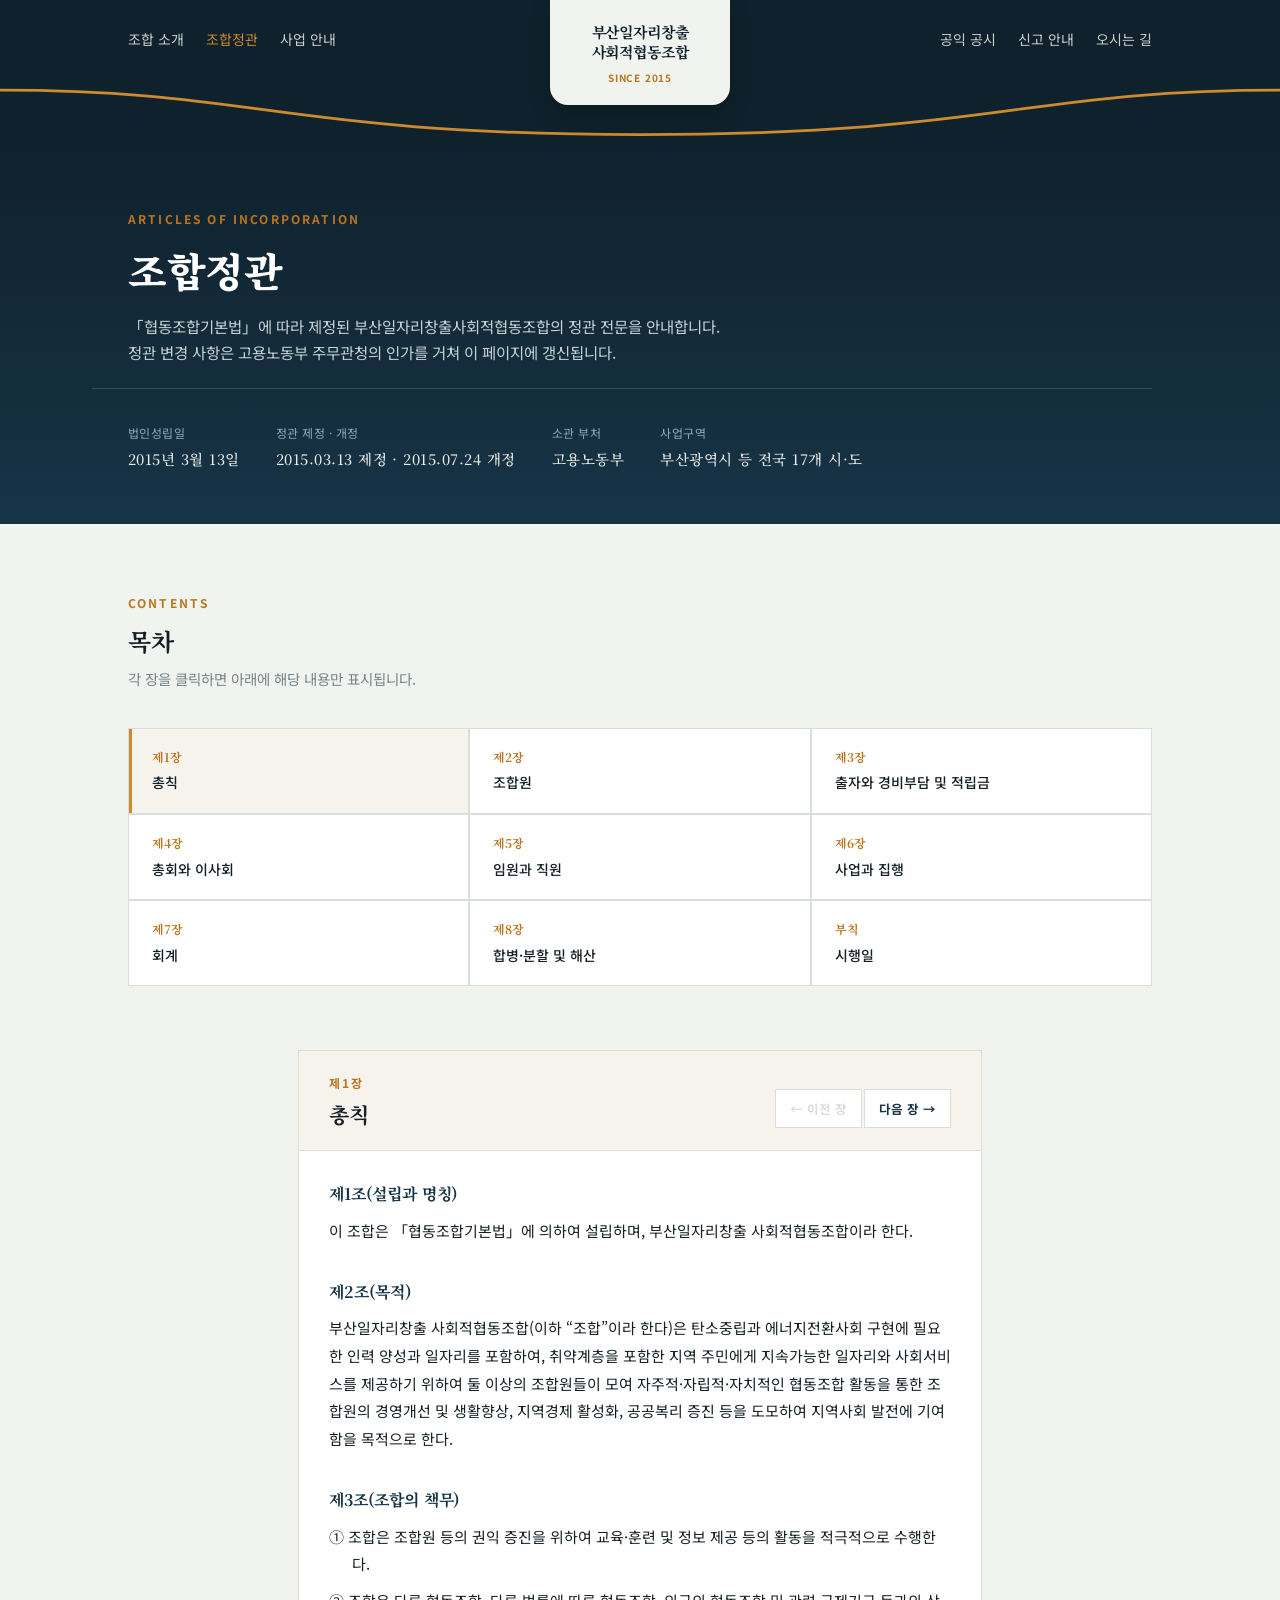
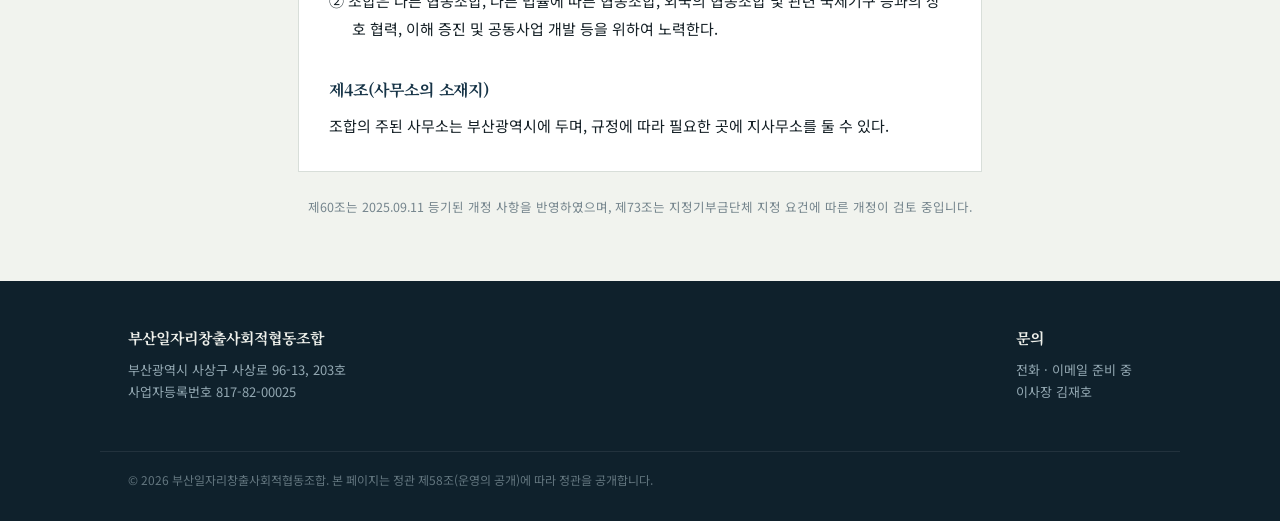
==== articles.html @ 3bddf74e "Add files via upload" ====
<!DOCTYPE html>
<html lang="ko">
<head>
<meta charset="UTF-8">
<meta name="viewport" content="width=device-width, initial-scale=1.0">
<title>조합정관 | 부산일자리창출사회적협동조합</title>
<meta name="description" content="부산일자리창출사회적협동조합 정관 전문(全文) 공시 페이지입니다.">
<link rel="preconnect" href="https://fonts.googleapis.com">
<link href="https://fonts.googleapis.com/css2?family=Noto+Serif+KR:wght@500;700;900&family=Noto+Sans+KR:wght@400;500;700&display=swap" rel="stylesheet">
<style>
:root{
  --navy-deep:#0F212C;
  --navy-mid:#173447;
  --paper:#F1F3EE;
  --ink:#152026;
  --steel:#75858D;
  --steel-line:#D8DED9;
  --amber:#CE8A2E;
  --amber-deep:#B87621;
  --green:#3E7A58;
  --radius:2px;
}
*{box-sizing:border-box;margin:0;padding:0;}
html{scroll-behavior:smooth;}
body{
  background:var(--paper);
  color:var(--ink);
  font-family:'Noto Sans KR',sans-serif;
  line-height:1.7;
  -webkit-font-smoothing:antialiased;
}
h1,h2,h3{font-family:'Noto Serif KR',serif;line-height:1.35;letter-spacing:-0.01em;}
a{color:inherit;text-decoration:none;}
.wrap{max-width:1080px;margin:0 auto;padding:0 28px;}
.eyebrow{font-size:12px;font-weight:700;letter-spacing:.18em;color:var(--amber-deep);text-transform:uppercase;}

.header-shell{position:sticky;top:0;background:var(--navy-deep);z-index:50;}
.nav-row{display:flex;align-items:flex-start;justify-content:space-between;max-width:1080px;margin:0 auto;padding:24px 28px 32px;}
.nav-row ul{display:flex;list-style:none;font-size:14px;color:#EDEFEA;flex-wrap:wrap;}
.nav-left ul li{margin:4px 22px 0 0;}
.nav-right ul li{margin:4px 0 0 22px;}
.nav-row a{color:#EDEFEA;opacity:.85;text-decoration:none;transition:opacity .15s,color .15s;}
.nav-row a:hover{opacity:1;color:var(--amber);}
.nav-row a.active{opacity:1;color:var(--amber);}
.brand-spacer{width:180px;flex:none;}
.wave-wrap{position:relative;line-height:0;margin-top:-2px;}
.wave-wrap svg{display:block;width:100%;height:58px;}
.brand-tab{
  position:absolute;top:0;left:50%;transform:translateX(-50%);
  width:180px;background:var(--paper);border-radius:0 0 18px 18px;
  padding:22px 10px 16px;text-align:center;z-index:5;
  box-shadow:0 10px 22px rgba(0,0,0,.2);
}
.brand-tab .bn{font-family:'Noto Serif KR',serif;font-weight:700;font-size:15px;color:var(--navy-deep);line-height:1.32;display:block;letter-spacing:-.01em;}
.brand-tab .bs{display:inline-block;margin-top:7px;font-size:10px;color:var(--amber-deep);letter-spacing:.08em;font-weight:700;}
@media (max-width:760px){
  .header-shell{display:flex;flex-direction:column;}
  .wave-wrap{display:none;}
  .nav-row{order:2;flex-direction:column;padding:0 20px 22px;max-width:none;}
  .nav-row ul{justify-content:center;flex-wrap:wrap;}
  .nav-left ul li{margin:5px 9px;}
  .nav-right ul li{margin:5px 9px;}
  .brand-spacer{display:none;}
  .brand-tab{order:1;position:static;transform:none;margin:0 auto;width:200px;box-shadow:none;padding:26px 10px 16px;}
}

.page-hero{
  background:linear-gradient(180deg,var(--navy-deep) 0%, var(--navy-mid) 100%);
  color:#EEF1EC;padding:64px 0 52px;
}
.page-hero h1{font-size:clamp(28px,4.2vw,40px);font-weight:900;margin:12px 0 16px;color:#fff;}
.page-hero p{color:#C6D2D4;font-size:15.5px;max-width:600px;}
.hero-meta{display:flex;flex-wrap:wrap;margin:22px 0 -14px -36px;padding-top:26px;border-top:1px solid rgba(255,255,255,.14);}
.hero-meta div{font-size:12px;color:#93A8B2;letter-spacing:.04em;margin:8px 0 14px 36px;}
.hero-meta strong{display:block;color:#EDEFEA;font-size:14.5px;font-weight:500;margin-top:4px;font-family:'Noto Serif KR',serif;}

section{padding:64px 0;}
.section-head{max-width:640px;margin-bottom:36px;}
.section-head h2{font-size:24px;margin-top:10px;}
.section-head p{color:var(--steel);font-size:14.5px;margin-top:10px;}

.toc-grid{display:grid;grid-template-columns:repeat(3,1fr);gap:2px;background:var(--steel-line);border:1px solid var(--steel-line);}
@media (max-width:760px){.toc-grid{grid-template-columns:repeat(2,1fr);}}
@media (max-width:480px){.toc-grid{grid-template-columns:1fr;}}
.toc-item{background:#fff;padding:18px 20px;font-size:14px;display:flex;flex-direction:column;gap:4px;transition:background .15s;border-left:3px solid transparent;cursor:pointer;}
.toc-item:hover{background:#F6F3EC;}
.toc-item.current{background:#F6F3EC;border-left-color:var(--amber);}
.toc-item .toc-num{font-family:'Noto Serif KR',serif;font-size:12px;color:var(--amber-deep);font-weight:700;}
.toc-item .toc-title{font-weight:500;color:var(--ink);}

.doc-body{max-width:740px;margin:0 auto;}
.doc-frame{border:1px solid var(--steel-line);background:#fff;}
.doc-frame-bar{
  display:flex;align-items:flex-end;justify-content:space-between;gap:16px;flex-wrap:wrap;
  padding:22px 30px;border-bottom:1px solid var(--steel-line);background:#F6F3EC;
}
.doc-frame-bar .eyebrow{display:block;margin-bottom:6px;}
.doc-frame-bar h2{font-size:21px;}
.doc-frame-nav{display:flex;gap:2px;flex:none;}
.frame-nav-btn{
  font-family:'Noto Sans KR',sans-serif;font-size:12.5px;font-weight:700;color:var(--navy-mid);
  background:#fff;border:1px solid var(--steel-line);padding:9px 14px;cursor:pointer;transition:background .15s,color .15s;
}
.frame-nav-btn:hover:not(:disabled){background:var(--navy-deep);color:#fff;}
.frame-nav-btn:disabled{color:var(--steel-line);cursor:default;}
.doc-scroll{max-height:620px;overflow-y:auto;padding:32px 30px;}
.panel{display:none;}
.panel.active{display:block;}
.article{margin-bottom:36px;}
.article:last-child{margin-bottom:4px;}
.article h3{font-size:16px;font-weight:700;color:var(--navy-mid);margin-bottom:12px;font-family:'Noto Serif KR',serif;}
.article-note{display:inline-block;font-size:11.5px;font-weight:500;padding:2px 9px;border-radius:var(--radius);vertical-align:middle;letter-spacing:.02em;}
.article-note.done{background:#FBF3E6;color:var(--amber-deep);}
.article-note.pending{background:#EAEDE6;color:var(--steel);}
p.clause{font-size:15px;color:var(--ink);line-height:1.85;margin-bottom:9px;padding-left:1.5em;text-indent:-1.5em;}
p.plain{font-size:15px;color:var(--ink);line-height:1.85;margin-bottom:9px;}
.item-list{list-style:decimal;padding-left:1.5em;margin:8px 0 16px;}
.item-list li{font-size:14.5px;color:var(--ink);line-height:1.8;margin-bottom:6px;}
.sub-list{list-style:none;padding-left:1.2em;margin:6px 0;}
.sub-list li{font-size:14px;color:var(--steel);line-height:1.75;margin-bottom:5px;}
.addendum-text{font-size:15px;color:var(--ink);line-height:1.85;}
@media (max-width:600px){
  .doc-frame-bar{padding:18px 20px;}
  .doc-scroll{padding:24px 20px;max-height:64vh;}
}

footer{background:var(--navy-deep);color:#93A8B2;padding:44px 0 30px;font-size:13px;}
footer .foot-inner{display:flex;justify-content:space-between;flex-wrap:wrap;}
footer .foot-inner>div{margin:0 20px 20px 0;}
footer strong{color:#EDEFEA;font-family:'Noto Serif KR',serif;font-size:15px;display:block;margin-bottom:8px;}
footer .legal{margin-top:28px;font-size:12px;color:#63767F;border-top:1px solid rgba(255,255,255,.08);padding-top:18px;}
</style>
</head>
<body>

<header class="header-shell">
  <div class="nav-row">
    <nav class="nav-left"><ul>
      <li><a href="index.html#about">조합 소개</a></li>
      <li><a href="#toc" class="active">조합정관</a></li>
      <li><a href="index.html#business">사업 안내</a></li>
    </ul></nav>
    <div class="brand-spacer"></div>
    <nav class="nav-right"><ul>
      <li><a href="index.html#disclosure">공익 공시</a></li>
      <li><a href="index.html#report">신고 안내</a></li>
      <li><a href="index.html#contact">오시는 길</a></li>
    </ul></nav>
  </div>
  <div class="wave-wrap">
    <svg viewBox="0 0 1440 64" preserveAspectRatio="none">
      <path d="M0,0 L1440,0 L1440,9 C1150,9 1120,58 720,58 C320,58 290,9 0,9 Z" fill="var(--navy-deep)"/>
      <path d="M0,9 C290,9 320,58 720,58 C1120,58 1150,9 1440,9" fill="none" stroke="var(--amber)" stroke-width="3"/>
    </svg>
  </div>
  <div class="brand-tab">
    <a href="index.html"><span class="bn">부산일자리창출<br>사회적협동조합</span></a>
    <span class="bs">SINCE 2015</span>
  </div>
</header>

<section class="page-hero">
  <div class="wrap">
    <span class="eyebrow">Articles of Incorporation</span>
    <h1>조합정관</h1>
    <p>「협동조합기본법」에 따라 제정된 부산일자리창출사회적협동조합의 정관 전문을 안내합니다. 정관 변경 사항은 고용노동부 주무관청의 인가를 거쳐 이 페이지에 갱신됩니다.</p>
    <div class="hero-meta">
      <div>법인성립일<strong>2015년 3월 13일</strong></div>
      <div>정관 제정 · 개정<strong>2015.03.13 제정 · 2015.07.24 개정</strong></div>
      <div>소관 부처<strong>고용노동부</strong></div>
      <div>사업구역<strong>부산광역시 등 전국 17개 시·도</strong></div>
    </div>
  </div>
</section>

<section id="toc-section">
  <div class="wrap">
    <div class="section-head">
      <span class="eyebrow">Contents</span>
      <h2>목차</h2>
      <p>각 장을 클릭하면 아래에 해당 내용만 표시됩니다.</p>
    </div>
    <div class="toc-grid" id="toc"><a class="toc-item" href="#ch1" data-chapter="ch1"><span class="toc-num">제1장</span><span class="toc-title">총칙</span></a><a class="toc-item" href="#ch2" data-chapter="ch2"><span class="toc-num">제2장</span><span class="toc-title">조합원</span></a><a class="toc-item" href="#ch3" data-chapter="ch3"><span class="toc-num">제3장</span><span class="toc-title">출자와 경비부담 및 적립금</span></a><a class="toc-item" href="#ch4" data-chapter="ch4"><span class="toc-num">제4장</span><span class="toc-title">총회와 이사회</span></a><a class="toc-item" href="#ch5" data-chapter="ch5"><span class="toc-num">제5장</span><span class="toc-title">임원과 직원</span></a><a class="toc-item" href="#ch6" data-chapter="ch6"><span class="toc-num">제6장</span><span class="toc-title">사업과 집행</span></a><a class="toc-item" href="#ch7" data-chapter="ch7"><span class="toc-num">제7장</span><span class="toc-title">회계</span></a><a class="toc-item" href="#ch8" data-chapter="ch8"><span class="toc-num">제8장</span><span class="toc-title">합병·분할 및 해산</span></a><a class="toc-item" href="#addendum" data-chapter="addendum"><span class="toc-num">부칙</span><span class="toc-title">시행일</span></a></div>
  </div>
</section>

<section id="doc" style="padding-top:0;">
  <div class="wrap doc-body">
    <div class="doc-frame" id="docFrame">
      <div class="doc-frame-bar">
        <div>
          <span class="eyebrow" id="activeEyebrow">제1장</span>
          <h2 id="activeTitle">총칙</h2>
        </div>
        <div class="doc-frame-nav">
          <button type="button" class="frame-nav-btn" id="prevChapterBtn">← 이전 장</button>
          <button type="button" class="frame-nav-btn" id="nextChapterBtn">다음 장 →</button>
        </div>
      </div>
      <div class="doc-scroll" id="docScroll">
        <div class="panel" id="panel-ch1" data-label="제1장" data-title="총칙">
<article class="article" id="jo1">
<h3>제1조(설립과 명칭)</h3>
<p class="plain">이 조합은 「협동조합기본법」에 의하여 설립하며, 부산일자리창출 사회적협동조합이라 한다.</p>
</article>
<article class="article" id="jo2">
<h3>제2조(목적)</h3>
<p class="plain">부산일자리창출 사회적협동조합(이하 “조합”이라 한다)은 탄소중립과 에너지전환사회 구현에 필요한 인력 양성과 일자리를 포함하여, 취약계층을 포함한 지역 주민에게 지속가능한 일자리와 사회서비스를 제공하기 위하여 둘 이상의 조합원들이 모여 자주적·자립적·자치적인 협동조합 활동을 통한 조합원의 경영개선 및 생활향상, 지역경제 활성화, 공공복리 증진 등을 도모하여 지역사회 발전에 기여함을 목적으로 한다.</p>
</article>
<article class="article" id="jo3">
<h3>제3조(조합의 책무)</h3>
<p class="clause">① 조합은 조합원 등의 권익 증진을 위하여 교육·훈련 및 정보 제공 등의 활동을 적극적으로 수행한다.</p><p class="clause">② 조합은 다른 협동조합, 다른 법률에 따른 협동조합, 외국의 협동조합 및 관련 국제기구 등과의 상호 협력, 이해 증진 및 공동사업 개발 등을 위하여 노력한다.</p>
</article>
<article class="article" id="jo4">
<h3>제4조(사무소의 소재지)</h3>
<p class="plain">조합의 주된 사무소는 부산광역시에 두며, 규정에 따라 필요한 곳에 지사무소를 둘 수 있다.</p>
</article>
<article class="article" id="jo5">
<h3>제5조(사업구역)</h3>
<p class="plain">조합의 사업구역은 부산광역시, 서울특별시, 인천광역시, 대구광역시, 광주광역시, 대전광역시, 울산광역시, 세종특별자치시, 경기도, 강원도, 충청북도, 충청남도, 전라북도, 전라남도, 경상북도, 경상남도, 제주특별자치도로 한다.</p>
</article>
<article class="article" id="jo6">
<h3>제6조(공고방법)</h3>
<p class="clause">① 조합의 공고는 주된 사무소의 게시판(지사무소의 게시판을 포함한다)에 게시하고, 필요하다고 인정하는 때에는 부산광역시에서 발간되는 일간신문 또는 중앙일간지에 게재할 수 있다.</p><p class="clause">② 제1항의 공고기간은 7일 이상으로 하며, 조합원의 이해에 중대한 영향을 미칠 수 있는 내용에 대하여는 공고와 함께 서면으로 조합원에게 통지하여야 한다.</p>
</article>
<article class="article" id="jo7">
<h3>제7조(통지 및 최고방법)</h3>
<p class="plain">조합원에 대한 통지 및 최고는 조합원명부에 기재된 주소지로 하고, 통지 및 최고기간은 7일 이상으로 한다. 다만, 조합원이 따로 연락받을 연락처를 지정하였을 때에는 그곳으로 한다.</p>
</article>
<article class="article" id="jo8">
<h3>제8조(공직선거 관여 금지)</h3>
<p class="clause">① 조합은 공직선거에 있어서 특정 정당을 지지·반대하거나 특정인을 당선되도록 하거나 당선되지 아니하도록 하는 일체의 행위를 하여서는 아니 된다.</p><p class="clause">② 누구든지 조합을 이용하여 제1항에 따른 행위를 하여서는 아니 된다.</p>
</article>
<article class="article" id="jo9">
<h3>제9조(규약 또는 규정)</h3>
<p class="plain">조합의 운영 및 사업실시에 관하여 필요한 사항으로서 이 정관으로 정한 것을 제외하고는 규약 또는 규정으로 정할 수 있다.</p>
</article>
</div>
<div class="panel" id="panel-ch2" data-label="제2장" data-title="조합원">
<article class="article" id="jo10">
<h3>제10조(조합원의 자격 및 유형)</h3>
<p class="clause">① 조합의 설립목적에 동의하고 조합원으로서 의무를 다하고자 하는 자는 조합원이 될 수 있다.</p><p class="clause">② 조합원의 유형은 다음 각 호와 같다.</p><ol class="item-list"><li>생산자조합원: 조합의 생산활동 등에 함께 참여하는 자</li><li>소비자조합원: 조합의 재화나 서비스를 이용하는 자</li><li>직원조합원: 조합에 고용된 자</li><li>자원봉사자조합원: 조합에 무상으로 필요한 서비스 등을 제공하는 자</li><li>후원자조합원: 조합에 필요한 물품 등을 기부하거나 자금 등을 후원하는 자</li></ol>
</article>
<article class="article" id="jo11">
<h3>제11조(조합원의 가입)</h3>
<p class="clause">① 조합원의 자격을 가진 자가 조합에 가입하고자 할 때에는 가입신청서를 제출하여야 한다.</p><p class="clause">② 조합은 제1항에 따른 신청서가 접수되면 신청인의 자격을 확인하고 가입의 가부를 결정하여 신청서를 접수한 날부터 2주 이내에 신청인에게 서면 또는 전화 등의 방법으로 통지하여야 한다.</p><p class="clause">③ 제2항의 규정에 따라 가입의 통지를 받은 자는 조합에 가입할 자격을 가지며 납입하기로 한 출자좌수에 대한 금액을 지정한 기일 내에 조합에 납부함으로써 조합원이 된다.</p><p class="clause">④ 조합은 정당한 사유없이 조합원의 자격을 갖추고 있는 자에 대하여 가입을 거절하거나 가입에 관하여 다른 조합원보다 불리한 조건을 붙일 수 없다.</p>
</article>
<article class="article" id="jo12">
<h3>제12조(조합원의 고지의무)</h3>
<p class="plain">조합원은 제11조제1항에 따라 제출한 가입신청서의 기재사항에 변경이 있을 때 또는 조합원의 자격을 상실하였을 때에는 지체 없이 조합에 이를 고지하여야 한다.</p>
</article>
<article class="article" id="jo13">
<h3>제13조(조합원의 책임)</h3>
<p class="plain">조합원의 책임은 납입한 출자액을 한도로 한다.</p>
</article>
<article class="article" id="jo14">
<h3>제14조(탈퇴)</h3>
<p class="clause">① 조합원은 탈퇴하고자 하는 날의 30일 전에 예고하고 조합을 탈퇴할 수 있다.</p><p class="clause">② 조합원은 다음 각 호의 어느 하나에 해당하는 때에는 당연히 탈퇴된다.</p><ol class="item-list"><li>조합원 지위의 양도 등 조합원으로서의 자격을 상실한 경우</li><li>사망한 경우</li><li>파산한 경우</li><li>후견선고를 받은 경우</li><li>조합원인 법인이 해산한 경우</li></ol>
</article>
<article class="article" id="jo15">
<h3>제15조(제명)</h3>
<p class="clause">① 조합은 조합원이 다음 각 호의 어느 하나에 해당하면 총회의 의결을 얻어 제명할 수 있다.</p><ol class="item-list"><li>1년 이상 계속해서 조합의 시설 또는 사업을 이용하지 아니한 경우</li><li>출자금 및 경비의 납입 등 조합에 대한 의무를 이행하지 아니한 경우</li><li>조합의 사업과 관련된 법령·행정처분·정관 및 규정을 위반한 경우</li><li>고의 또는 중대한 과실로 조합의 사업을 방해하거나 신용을 상실하게 하는 행위를 한 경우</li></ol><p class="clause">② 조합은 제1항에 따라 조합원을 제명하고자 할 때에는 총회 개최 10일 전에 그 조합원에게 제명의 사유를 알리고 총회에서 의견을 진술할 기회를 주어야 한다.</p><p class="clause">③ 제2항에 따른 의견진술의 기회를 주지 아니하고 행한 총회의 제명 의결은 해당 조합원에게 효력이 없다.</p><p class="clause">④ 조합은 제명결의가 있었을 때에 제명된 조합원에게 제명이유를 서면으로 통지하여야 한다.</p>
</article>
<article class="article" id="jo16">
<h3>제16조(탈퇴·제명조합원의 출자금환급청구권)</h3>
<p class="clause">① 조합을 탈퇴하거나 조합으로부터 제명된 조합원은 출자금의 환급을 청구할 수 있다.</p><p class="clause">② 조합은 탈퇴 조합원이 조합에 대한 채무를 다 갚을 때까지는 제1항에 따른 출자금의 환급을 정지할 수 있다. 다만, 탈퇴하거나 제명된 조합원이 조합에 대하여 채무가 있을 때에는 제1항에 따른 환급금과 상계할 수 있다.</p><p class="clause">③ 제1항에 따른 청구권을 탈퇴하거나 제명된 날부터 2년간 행사하지 아니하면 소멸된다.</p><p class="clause">④ 제1항에 따른 청구권은 탈퇴하거나 제명된 당시 연도의 다음 회계연도부터 청구할 수 있다.</p>
</article>
<article class="article" id="jo17">
<h3>제17조(탈퇴조합원의 손실액 부담)</h3>
<p class="clause">① 탈퇴한 조합원의 출자금 환급분을 계산할 때 이 조합의 재산으로 그 채무를 다 갚을 수 없는 경우에는 탈퇴한 조합원은 납입의무를 이행하지 아니한 출자액의 범위에서 그간 부담하여야 할 손실액을 납입한다.</p><p class="clause">② 제1항에 따른 손실액의 납입 청구에 관하여는 제16조제3항을 준용한다.</p>
</article>
</div>
<div class="panel" id="panel-ch3" data-label="제3장" data-title="출자와 경비부담 및 적립금">
<article class="article" id="jo18">
<h3>제18조(출자)</h3>
<p class="clause">① 조합원은 1좌 이상의 출자를 하여야 하며 출자 1좌의 금액은 금 10만원(100,000원)으로 한다.</p><p class="clause">② 한 조합원의 출자좌수는 총 출자좌수의 100분의 30을 넘어서는 아니 된다.</p><p class="clause">③ 출자금은 일시에 납입한다. 다만, 불가피할 경우에는 2회로 나누어 납입할 수 있다.</p><p class="clause">④ 제3항 단서의 경우 출자 제1회의 납입금액은 출자금액의 2분의 1로 하고, 제2회 납입일자는 제1회 출자납입일로부터 6개월 이내로 한다.</p><p class="clause">⑤ 조합에 납입할 출자금은 조합에 대한 채권과 상계하지 못한다.</p><p class="clause">⑥ 출자는 현물로도 할 수 있고, 현물출자의 경우 규약이 정하는 바에 따라 출자액을 계산한다. 이 경우 현물출자자는 출자의 납입기일에 출자의 목적인 재산의 전부를 조합 또는 조합에서 지정한 장소에 납입하여야 한다.</p>
</article>
<article class="article" id="jo19">
<h3>제19조(출자증서등의 교부)</h3>
<p class="clause">① 조합의 이사장은 조합원이 제18조의 규정에 의하여 최초 출자금을 납입한 때 및 조합원이 요구할 때에는 다음 각 호의 사항을 적은 출자증서 또는 출자를 확인할 수 있는 증표에 기명날인하여 조합원에게 발급하여야 한다.</p><ol class="item-list"><li>조합의 명칭</li><li>조합원의 성명 또는 명칭</li><li>조합 가입 연월일</li><li>출자금의 납입 연월일</li><li>출자금액 또는 출자좌수</li><li>발행 연월일</li></ol><p class="clause">② 조합의 이사장은 매년 정기총회 7일 전까지 조합원의 출자금액 변동상황을 조합원에게 알려주어야 한다. 이 경우 우편, 전자메일, 팩스, 휴대폰 문자 등을 이용하여 통지할 수 있다.</p>
</article>
<article class="article" id="jo20">
<h3>제20조(출자금등의 양도와 취득금지)</h3>
<p class="clause">① 조합원 지위의 양도 또는 조합원 출자금의 양도는 총회의 의결을 받아야 한다.</p><p class="clause">② 조합원이 아닌 자가 출자금을 양수하려고 할 때에는 가입의 예에 따른다.</p><p class="clause">③ 출자금의 양수인은 그 출자금에 관하여 양도인의 권리의무를 승계한다.</p><p class="clause">④ 조합원은 출자금을 공유하지 못한다.</p><p class="clause">⑤ 조합은 조합원의 출자금을 취득하거나 이를 질권의 목적으로 하여서는 아니된다.</p>
</article>
<article class="article" id="jo21">
<h3>제21조(출자금액의 감소의결)</h3>
<p class="clause">① 조합은 부득이한 사유가 있을 때에는 조합원의 신청에 의하여 출자좌수를 감소할 수 있다.</p><p class="clause">② 조합은 출자 1좌의 금액 또는 출자좌수의 감소(이하 “출자감소”라 한다)를 총회에서 의결한 경우에는 그 의결을 한 날부터 14일 이내에 대차대조표를 작성한다.</p><p class="clause">③ 조합은 제1항에 따른 의결을 한 날부터 14일 이내에 채권자에 대하여 이의가 있으면 조합의 주된 사무소에 이를 서면으로 진술하라는 취지를 공고하고, 이미 알고 있는 채권자에게는 개별적으로 최고하여야 한다.</p><p class="clause">④ 제3항에 따른 이의신청 기간은 30일 이상으로 한다.</p><p class="clause">⑤ 그 밖의 출자감소 절차와 방법에 관하여는 별도의 규약으로 정할 수 있다.</p>
</article>
<article class="article" id="jo22">
<h3>제22조(출자감소 의결에 대한 채권자의 이의)</h3>
<p class="clause">① 채권자가 제21조의 이의신청 기간에 출자감소에 관한 의결에 대하여 이의를 신청하지 아니하면 출자감소를 승인한 것으로 본다.</p><p class="clause">② 채권자가 이의를 신청하면 조합은 채무를 변제하거나 상당한 담보를 제공하여야 한다.</p>
</article>
<article class="article" id="jo23">
<h3>제23조(경비 및 사용료와 수수료)</h3>
<p class="clause">① 조합은 사업운영을 위하여 조합원 및 조합의 사업을 이용하는 자에게 다음 각 호의 경비 및 사용료와 수수료를 부과 및 징수할 수 있다.</p><ol class="item-list"><li>기본회비</li><li>신규사업 및 상호부조할 목적으로 조합원에게 징수하는 특별회비</li><li>조합소유 자산사용료</li><li>사업대행 및 컨설팅수수료</li></ol><p class="clause">② 제1항에 따른 경비 및 사용료와 수수료의 부과대상, 부과금액, 부과방법, 징수시기와 징수방법은 규약으로 정한다.</p><p class="clause">③ 조합원은 제1항에 따른 경비 및 사용료와 수수료를 납입할 때 조합에 대한 채권과 상계할 수 없다.</p><p class="clause">④ 제2항의 부과금에 있어서 조합원등에 대한 부과금액의 산정기준 사항에 변경이 있어도 이미 부과한 금액은 변경하지 못한다.</p>
</article>
<article class="article" id="jo24">
<h3>제24조(과태금)</h3>
<p class="clause">① 조합은 조합원이 출자금 또는 경비 등의 납부를 그 기한까지 이행하지 아니하는 경우에는 과태금을 징수할 수 있다.</p><p class="clause">② 조합원은 제1항에 따른 과태금을 조합에 대한 채권과 상계할 수 없다.</p><p class="clause">③ 과태금의 금액 및 징수방법은 규약으로 정한다.</p>
</article>
<article class="article" id="jo25">
<h3>제25조(법정적립금)</h3>
<p class="clause">① 조합은 매 회계연도 결산의 결과 잉여금이 있는 때에는 해당 회계연도 말 출자금 납입총액의 3배가 될 때까지 잉여금의 100분의 30 이상을 적립하여야 한다.</p><p class="clause">② 제1항의 법정적립금은 손실금의 보전에 충당하거나 해산하는 경우 외에는 사용하여서는 아니 된다.</p>
</article>
<article class="article" id="jo26">
<h3>제26조(임의적립금)</h3>
<p class="clause">① 조합은 매 회계연도의 잉여금에서 제25조에 따른 법정적립금을 빼고 나머지가 있을 때에는 총회에서 결정하는 바에 따라 매 회계연도 잉여금의 100분의 10 이상을 임의적립금으로 적립할 수 있다.</p><p class="clause">② 임의적립금은 총회에서 결정하는 바에 따라 사업준비금, 사업개발비, 교육 등 특수목적을 위하여 지출할 수 있다.</p>
</article>
</div>
<div class="panel" id="panel-ch4" data-label="제4장" data-title="총회와 이사회">
<article class="article" id="jo27">
<h3>제27조(총회)</h3>
<p class="clause">① 조합은 총회를 둔다.</p><p class="clause">② 총회는 정기총회와 임시총회로 구분한다.</p><p class="clause">③ 총회는 조합원으로 구성하며, 이사장이 그 의장이 된다.</p>
</article>
<article class="article" id="jo28">
<h3>제28조(대의원총회)</h3>
<p class="clause">① 조합원의 수가 200인을 초과하는 경우 총회에 갈음할 대의원 총회를 둘 수 있다.</p><p class="clause">② 대의원은 조합원 중에서 제10조제2항의 조합원 유형에 따라 각각 선출한다. 다만, 선출할 대의원 수는 이사회에서 정한다.</p><p class="clause">③ 대의원의 의결권 및 선거권은 대리인으로 하여금 행사하게 할 수 없다.</p><p class="clause">④ 대의원의 정수는 조합원 총수의 100분의 10명 이상으로 하며 임기는 1년으로 한다.</p><p class="clause">⑤ 결원으로 인하여 선출된 대의원의 임기는 전임자 임기의 남은 기간으로 한다.</p><p class="clause">⑥ 대의원은 조합원의 선거를 통하여 선출하며, 선거방법에 관한 사항은 선거관리규정으로 정한다.</p><p class="clause">⑦ 대의원총회에 관하여는 총회에 관한 사항을 준용하며, 이 경우 “조합원”은 “대의원”으로 본다.</p><p class="clause">⑧ 대의원총회는 조합의 합병, 분할 및 해산에 관한 사항은 의결할 수 없다.</p>
</article>
<article class="article" id="jo29">
<h3>제29조(대의원의 의무 및 자격상실)</h3>
<p class="clause">① 대의원은 성실히 대의원총회에 출석하고, 그 의결에 참여하여야 한다.</p><p class="clause">② 대의원총회는 대의원이 다음 각 호의 어느 하나에 해당하는 행위를 할 때에는 그 의결로 대의원자격을 상실하게 할 수 있다. 이 경우 해당 대의원에게 서면으로 자격상실 이유를 의결일 7일 전까지 통지하고, 총회 또는 대의원총회에서 의견을 진술할 기회를 주어야 한다.</p><ol class="item-list"><li>대의원총회 소집통지서를 받고 정당한 사유 없이 계속하여 3회 이상 출석하지 아니하거나 대의원총회에 출석하여 같은 안건에 대한 의결에 2회 이상 참가하지 아니한 경우</li><li>부정한 방법으로 대의원총회의 의사를 방해한 경우</li><li>고의 또는 중대한 과실로 이 조합의 명예 또는 신용을 훼손시킨 경우</li></ol>
</article>
<article class="article" id="jo30">
<h3>제30조(정기총회)</h3>
<p class="plain">정기총회는 매년 1회 회계연도 종료 후 2개월 이내에 이사장이 소집한다.</p>
</article>
<article class="article" id="jo31">
<h3>제31조(임시총회)</h3>
<p class="clause">① 임시총회는 다음 각 호의 어느 하나에 해당하는 경우에 이사장이 소집한다.</p><ol class="item-list"><li>이사장 및 이사회가 필요하다고 인정할 때</li><li>조합원이 조합원 5분의 1 이상의 동의를 받아 소집의 목적과 이유를 적은 서면을 제출하여 이사장에게 소집을 청구한 때</li><li>감사가 조합의 재산상황이나 업무집행에 부정한 사실이 있는 것을 발견하고 그 내용을 총회에 신속히 보고할 필요가 있다고 인정하여 이사장에게 소집을 청구한 때</li></ol><p class="clause">② 이사장은 제1항 제2호(제57조 규정에 따른 해임 요구를 포함한다) 및 제3호의 청구를 받으면 정당한 사유가 없는 한 2주 이내에 소집절차를 밟아야 한다.</p><p class="clause">③ 제1항 제2호 및 제3호의 규정에 의하여 총회의 소집을 청구하였으나 총회를 소집할 자가 없거나 그 청구가 있은 날부터 2주 이내에 이사장이 총회의 소집 절차를 밟지 아니한 때에는 감사가 7일 이내에 소집절차를 밟아야 한다. 이 경우 감사가 의장의 직무를 수행한다.</p><p class="clause">④ 감사가 제3항의 기한 이내에 총회의 소집절차를 밟지 아니하거나 소집할 수 없는 경우에는 제1항 제2호의 규정에 의하여 총회의 소집을 청구한 조합원의 대표가 이를 소집한다. 이 경우 조합원의 대표가 의장의 직무를 수행한다.</p>
</article>
<article class="article" id="jo32">
<h3>제32조(총회의 소집절차)</h3>
<p class="clause">① 이사장은 총회 개최 7일 전까지 회의목적·안건·일시 및 장소를 정하여 우편 또는 전자메일 등으로 각 조합원에게 통지하여야 한다.</p><p class="clause">② 이사장이 궐위 또는 부득이한 사유로 총회를 소집할 수 없는 때에는 제52조에서 정하고 있는 순으로 이를 소집한다.</p>
</article>
<article class="article" id="jo33">
<h3>제33조(총회의 의결사항)</h3>
<p class="clause">다음 각 호의 사항은 총회의 의결을 얻어야 한다.</p><ol class="item-list"><li>정관의 변경</li><li>규약의 제정과 변경 또는 폐지</li><li>임원의 선출과 해임</li><li>사업계획 및 예산의 승인</li><li>결산보고서(사업보고서, 대차대조표, 손익계산서, 잉여금처분안 또는 손실금처리안 등을 말한다. 이하 같다)의 승인</li><li>감사보고서의 승인</li><li>조합의 합병, 분할, 해산 또는 휴업</li><li>조합원의 제명</li><li>탈퇴 조합원(제명된 조합원을 포함한다)에 대한 출자금 환급</li><li>그 밖에 이사장 또는 이사회가 필요하다고 인정하는 사항</li></ol>
</article>
<article class="article" id="jo34">
<h3>제34조(총회의 의사)</h3>
<p class="clause">① 총회의 의사는 법령상 다른 규정이 있는 경우를 제외하고는 총 조합원 과반수의 출석으로 개회하고 출석조합원 과반수의 찬성으로 의결한다.</p><p class="clause">② 제1항의 규정에 의한 총회의 개의 정족수 미달로 총회가 유회된 때에는 이사장은 20일 이내에 다시 총회를 소집하여야 한다.</p><p class="clause">③ 총회는 제32조에 따라 미리 통지한 사항에 한하여 의결할 수 있다. 다만, 긴급을 요하여 총 조합원의 3분의 2 이상의 출석과 출석조합원 3분의 2 이상의 찬성이 있는 때에는 그러하지 아니하다.</p><p class="clause">④ 총회에서 조합과 조합원간의 이익이 상반되는 사항에 대하여 의결을 행할 때에는 해당 조합원은 의결에 참가하지 못한다.</p>
</article>
<article class="article" id="jo35">
<h3>제35조(합병·분할 및 해산등의 의결)</h3>
<p class="clause">다음 각 호의 사항은 조합원 과반수의 출석과 출석조합원 3분의 2 이상의 찬성으로 의결한다.</p><ol class="item-list"><li>정관의 변경</li><li>조합의 합병·분할·해산 또는 휴업</li><li>조합원의 제명</li><li>탈퇴 조합원(제명된 조합원을 포함한다)에 대한 출자금 환급</li></ol>
</article>
<article class="article" id="jo36">
<h3>제36조(의결권 및 선거권)</h3>
<p class="clause">① 조합원은 출자좌수에 관계없이 각각 1개의 의결권과 선거권을 갖는다.</p><p class="clause">② 조합원은 대리인으로 하여금 의결권 및 선거권을 행사하게 할 수 있다. 이 경우 그 조합원은 출석한 것으로 본다.</p><p class="clause">③ 제37조의 자격을 갖춘 대리인이 의결권 또는 선거권을 행사할 때에는 대리권을 증명하는 서면을 의결권 또는 선거권을 행사하기 전에 조합이 정하는 양식에 따라 미리 제출하여야 한다.</p>
</article>
<article class="article" id="jo37">
<h3>제37조(대리인이 될 자격)</h3>
<p class="plain">전조 제2항에 따른 대리인은 다른 조합원 또는 본인과 동거하는 가족(조합원의 배우자, 조합원 또는 그 배우자의 직계 존속·비속과 형제자매, 조합원의 직계 존속·비속 및 형제자매의 배우자를 말한다)이어야 하며, 대리인이 대리할 수 있는 조합원의 수는 1인에 한한다.</p>
</article>
<article class="article" id="jo38">
<h3>제38조(총회의 의사록)</h3>
<p class="clause">① 총회의 의사에 관하여 의사록을 작성하여야 한다.</p><p class="clause">② 의사록에는 의사의 진행 상황과 그 결과를 적고 의장과 총회에서 선출한 조합원 3인 이상이 기명날인하거나 서명하여야 한다.</p>
</article>
<article class="article" id="jo39">
<h3>제39조(총회의 운영규약)</h3>
<p class="plain">정관에 규정하는 외에 총회의 운영에 관하여 필요한 사항은 총회운영규약으로 정한다.</p>
</article>
<article class="article" id="jo40">
<h3>제40조(총회의 회기연장)</h3>
<p class="clause">① 총회의 회기는 총회의 결의에 의하여 연장할 수 있다.</p><p class="clause">② 제1항의 규정에 의하여 속행된 총회는 제32조제1항의 규정을 적용하지 아니한다.</p>
</article>
<article class="article" id="jo41">
<h3>제41조(이사회)</h3>
<p class="clause">① 조합에 이사회를 두고, 이사회는 조합의 업무집행을 결정한다.</p><p class="clause">② 이사회는 이사장 및 이사로서 구성하고 이사장 1인 외 부이사장, 전무이사, 상무이사 등을 둘 수 있다.</p><p class="clause">③ 이사장은 이사회를 소집하고 그 의장이 된다.</p><p class="clause">④ 이사회의 소집은 회의일 7일전까지 회의의 목적, 안건, 일시 및 장소를 기재한 서면을 각 이사에게 통지하여야 한다. 다만 긴급을 요하여 이사회 구성원 과반수의 동의가 있을 때에는 소집절차를 생략할 수 있다.</p><p class="clause">⑤ 이사 3분의 1 이상 또는 감사 전원이 회의목적 사항과 회의 소집이유를 기재한 서류를 제출하고 이사회의 소집을 요구할 수 있다.</p><p class="clause">⑥ 이사장은 제5항의 요구가 있는 때에는 7일 이내에 이사회를 소집하여야 한다.</p>
</article>
<article class="article" id="jo42">
<h3>제42조(이사회의 의결사항)</h3>
<p class="clause">① 이사회는 다음 각 호의 사항을 의결한다.</p><ol class="item-list"><li>조합의 재산 및 업무집행에 관한 사항</li><li>총회의 소집과 총회에 상정할 의안</li><li>규정의 제정과 변경 및 폐지</li><li>사업계획 및 예산안 작성</li><li>간부 직원의 임면 승인</li><li>기본자산의 취득과 처분</li><li>그 밖에 조합의 운영에 중요한 사항 또는 이사장이 부의하는 사항</li></ol><p class="clause">② 이사회는 제60조 각 호의 사업을 수행하기 위하여 필요한 위원회를 설치 운영할 수 있다.</p><p class="clause">③ 제2항의 위원회 구성 및 운영에 관하여는 별도 규정으로 정한다.</p>
</article>
<article class="article" id="jo43">
<h3>제43조(이사회의 의사)</h3>
<p class="clause">① 이사회는 구성원 과반수의 출석으로 개회하고 출석이사 과반수의 찬성으로 의결한다.</p><p class="clause">② 이사의 개인 이익과 조합의 이익이 상반되는 사항이나 신분에 관련되는 사항에 관하여는 당해이사는 이사회의 의결에 관여할 수 없다.</p>
</article>
<article class="article" id="jo44">
<h3>제44조(이사회의 의사록)</h3>
<p class="plain">이사회의 의사에 관하여는 의사의 경과와 그 결과를 기재한 의사록을 작성하고 참석 이사 전원이 이에 기명날인하거나 서명하여야 한다.</p>
</article>
</div>
<div class="panel" id="panel-ch5" data-label="제5장" data-title="임원과 직원">
<article class="article" id="jo45">
<h3>제45조(임원의 정수)</h3>
<p class="clause">① 조합의 임원으로 이사장 1명을 포함한 3명 이상 10명 이내의 이사와 1명 이상 2명 이내의 감사를 둔다. 다만, 이사는 제10조제2항의 조합원 유형에 따라 다양한 이해관계자들로 구성하여야 한다.</p><p class="clause">② 제1항의 임원 중 이사회의 호선에 의해 상임임원을 둘 수 있다.</p>
</article>
<article class="article" id="jo46">
<h3>제46조(임원의 선임)</h3>
<p class="clause">① 이사 및 감사는 총회가 조합원 중에서 선출한다. 다만, 이사는 총수의 5분의 1의 범위 내에서, 감사는 총수의 2분의 1의 범위 내에서 이사회의 추천에 따라 조합원 외의 자를 선출할 수 있다.</p><p class="clause">② 이사장은 이사 중에서 총회에서 선출하고, 부이사장, 전무이사 및 상무이사는 이사회가 이사 중에서 호선한다.</p><p class="clause">③ 제1항, 제2항의 선거 방법, 절차 등에 관하여는 별도의 선거관리규정으로 정한다.</p>
</article>
<article class="article" id="jo47">
<h3>제47조(선거운동의 제한)</h3>
<p class="clause">① 누구든지 자기 또는 특정인을 조합의 임원 또는 대의원으로 당선되도록 하거나 당선되지 아니하도록 할 목적으로 다음 각 호의 어느 하나에 해당하는 행위를 할 수 없다.</p><ol class="item-list"><li>조합원(조합에 가입신청을 한 자를 포함한다. 이하 이 조에서 같다)이나 그 가족(조합원의 배우자, 조합원 또는 그 배우자의 직계 존속·비속과 형제자매, 조합원의 직계 존속·비속 및 형제자매의 배우자를 말한다. 이하 이 조에서 같다) 또는 조합원이나 그 가족이 설립·운영하고 있는 기관·단체·시설에 대한 다음 각 목의 어느 하나에 해당하는 행위<ol class="sub-list"><li>가. 금전·물품·향응이나 그 밖의 재산상의 이익을 제공하는 행위</li><li>나. 공사의 직을 제공하는 행위</li><li>다. 금전·물품·향응, 그 밖의 재산상의 이익이나 공사의 직을 제공하겠다는 의사표시 또는 그 제공을 약속하는 행위</li></ol></li><li>후보자가 되지 못하도록 하거나 후보자를 사퇴하게 할 목적으로 후보자가 되려는 사람이나 후보자에게 제1호 각 목에 규정된 행위를 하는 행위</li><li>제1호 또는 제2호의 이익이나 직을 제공받거나 그 제공의 의사표시를 승낙하는 행위 또는 그 제공을 요구하거나 알선하는 행위</li></ol><p class="clause">② 임원 또는 대의원이 되려는 사람은 후보자등록마감일의 다음날부터 선거일 전일까지의 선거운동기간을 제외하고는 선거운동을 위하여 조합원을 호별로 방문하거나 특정 장소에 모이게 할 수 없다.</p><p class="clause">③ 누구든지 조합의 임원 또는 대의원 선거와 관련하여 연설·벽보, 그 밖의 방법으로 거짓의 사실을 공표하거나 공연히 사실을 적시하여 후보자를 비방할 수 없다.</p><p class="clause">④ 누구든지 임원 또는 대의원 선거와 관련하여 다음 각 호의 방법 이외의 선거운동을 할 수 없다.</p><ol class="item-list"><li>선전 벽보의 부착</li><li>선거 공보의 배부</li><li>소형 인쇄물의 배부</li><li>합동 연설회 또는 공개 토론회의 개최</li><li>전화(문자메시지를 포함한다)·팩스·컴퓨터통신(전자우편을 포함한다)을 이용한 지지 호소</li></ol>
</article>
<article class="article" id="jo48">
<h3>제48조(선거관리위원회의 구성·운영)</h3>
<p class="clause">① 조합의 임원 및 대의원 선거사무를 공정하게 관리하기 위하여 본 조합에 선거관리위원회(이하 “위원회”라 한다)를 둘 수 있다.</p><p class="clause">② 위원회는 조합원 중에서 이사회의 의결을 거쳐 위원장 1인을 포함한 10명 이내의 위원으로 구성한다. 이 경우 당해 선거에 임원으로 후보등록한 자는 위원이 될 수 없다.</p><p class="clause">③ 위원의 위촉기간은 위촉일로부터 1년으로 하되 위원이 조합원자격을 상실한 때에는 위원의 직을 상실한다.</p><p class="clause">④ 위원장은 위원회를 대표하고 위원회를 소집하여 이를 주재한다.</p><p class="clause">⑤ 위원장은 중요한 사항에 대하여는 위원회에 부의하여 처리하여야 하며, 위원회는 구성원 과반수의 출석으로 개의하고 출석자 과반수의 찬성으로 의결한다.</p><p class="clause">⑥ 위원회는 다음 각 호의 사무를 관장한다.</p><ol class="item-list"><li>후보자의 자격심사</li><li>선거인 명부의 확정</li><li>후보자 추천의 유·무효 판정</li><li>선거공보의 작성과 선거운동방법 결정 및 계도</li><li>선거관리, 투표관리 및 개표관리</li><li>투표의 유·무효의 이의에 대한 판정</li><li>선거관련 분쟁의 조정</li><li>선거운동 제한규정 위반여부 심사 및 조치</li><li>당선인의 확정</li><li>그 밖에 선거에 필요한 사항</li></ol><p class="clause">⑦ 위원회는 의사의 진행상황 및 그 결과를 적은 의사록을 작성하고, 참석위원이 기명날인하여야 한다.</p><p class="clause">⑧ 위원은 선거관리사무를 행함에 있어 공정을 기하여야 한다.</p><p class="clause">⑨ 그 밖에 위원회의 기능·구성 및 운영 등에 관하여 필요한 사항은 선거관리규정으로 정할 수 있다.</p>
</article>
<article class="article" id="jo49">
<h3>제49조(임원등의 결격사유)</h3>
<p class="clause">① 다음 각 호의 어느 하나에 해당하는 자는 이 조합의 임원이 될 수 없다.</p><ol class="item-list"><li>피성년후견인</li><li>피한정후견인</li><li>파산선고를 받고 복권되지 아니한 사람</li><li>금고 이상의 실형을 선고받고 그 집행이 끝나거나(집행이 끝난 것으로 보는 경우를 포함한다) 집행이 면제된 날부터 3년이 지나지 아니한 사람</li><li>금고 이상의 형의 집행유예를 선고받고 그 유예기간 중에 있거나 유예기간이 끝난 날부터 2년이 지나지 아니한 사람</li><li>금고 이상의 형의 선고유예를 받고 그 선고유예기간 중에 있는 사람</li><li>법원의 판결 또는 다른 법률에 따라 자격이 상실 또는 정지된 사람</li></ol><p class="clause">② 제1항 각호의 사유가 발생하면 해당 임원은 당연히 퇴직한다.</p><p class="clause">③ 제2항에 따라 퇴직된 임원이 퇴직 전에 관여한 행위는 그 효력을 상실하지 아니한다.</p>
</article>
<article class="article" id="jo50">
<h3>제50조(임원의 임기)</h3>
<p class="clause">① 임원의 임기는 4년으로 한다.</p><p class="clause">② 임원은 연임할 수 있다. 다만, 이사장은 2차에 한하여 연임할 수 있다.</p><p class="clause">③ 결원으로 인하여 선출된 임원의 임기는 전임자의 임기종료일까지로 한다.</p>
</article>
<article class="article" id="jo51">
<h3>제51조(임직원의 겸직금지)</h3>
<p class="clause">① 이사장은 다른 조합의 이사장을 겸직할 수 없다.</p><p class="clause">② 이사장을 포함한 이사는 감사를 겸직할 수 없다.</p><p class="clause">③ 조합의 임직원은 국회의원 또는 지방의회의원을 겸직할 수 없다.</p><p class="clause">④ 임원 총수의 3분의 1을 초과하여 임원은 이 조합의 직원을 겸직할 수 없다. 다만, 조합원의 수가 10인 이하인 조합은 해당 기간 동안 그러하지 아니하다.</p>
</article>
<article class="article" id="jo52">
<h3>제52조(이사장 및 이사의 직무)</h3>
<p class="clause">① 이사장은 조합을 대표하고 이사회의 결정에 따라 조합의 업무를 집행한다.</p><p class="clause">② 이사는 이사장을 보좌하며 조합의 업무를 집행한다.</p><p class="clause">③ 이사장이 사고가 있을 때에는 부이사장, 전무이사, 상무이사, 이사, 감사의 순으로 그 직무를 대행하고 해당자가 2인 이상일 경우에는 연장자 순으로 한다.</p><p class="clause">④ 제3항의 경우와 이사장이 권한을 위임한 경우를 제외하고는 이사장이 아닌 이사는 조합을 대표할 수 없다.</p>
</article>
<article class="article" id="jo53">
<h3>제53조(감사의 직무)</h3>
<p class="clause">① 감사는 연 1회 이상 조합의 업무집행 상황, 재산상태, 장부 및 서류 등을 감사하여 총회에 보고하여야 한다. 반기별 감사보고서는 이사회에, 반기별 감사보고서를 종합한 종합감사보고서는 정기총회에 각각 제출하여야 한다.</p><p class="clause">② 감사는 예고 없이 조합의 장부나 서류를 대조 확인할 수 있다.</p><p class="clause">③ 감사는 이사장 및 이사가 법령·정관·규약·규정 또는 총회의 의결에 반하여 업무를 집행한 때에는 이사회에 그 시정을 요구하여야 한다.</p><p class="clause">④ 감사는 총회 또는 이사회에 출석하여 의견을 진술할 수 있다.</p><p class="clause">⑤ 제1항 및 제2항의 감사보고서 제출에 있어서 감사가 2인 이상인 경우 감사의 의견이 일치하지 아니할 경우에는 각각 의견을 제출할 수 있다.</p>
</article>
<article class="article" id="jo54">
<h3>제54조(감사의 대표권)</h3>
<p class="plain">조합이 이사장을 포함한 이사와 소송, 계약 등의 법률행위를 하는 때에는 감사가 조합을 대표한다.</p>
</article>
<article class="article" id="jo55">
<h3>제55조(임원의 의무와 책임)</h3>
<p class="clause">① 임원은 법령과 조합의 정관, 규약, 규정 및 총회와 이사회의 의결을 준수하고 조합을 위하여 성실히 그 직무를 수행하여야 한다.</p><p class="clause">② 임원이 법령 또는 정관을 위반하거나 그 임무를 게을리하여 조합에 손해를 가한 때에는 연대하여 그 손해를 배상하여야 한다.</p><p class="clause">③ 임원이 고의 또는 중대한 과실로 그 임무를 게을리하여 제3자에게 손해를 끼친 때에는 제3자에게 연대하여 그 손해를 배상하여야 한다.</p><p class="clause">④ 제2항 및 제3항의 행위가 이사회의 의결에 의한 것일 때에는 그 의결에 찬성한 이사도 제2항 및 제3항의 책임이 있다.</p><p class="clause">⑤ 제4항의 의결에 참가한 이사로서 명백한 반대의사를 표시하지 아니한 자는 그 의결에 찬성한 것으로 본다.</p><p class="clause">⑥ 제2항부터 제5항까지의 규정에 따른 구상권의 행사는 감사 및 이사에 대하여는 이사장이, 이사장에 대하여는 감사가, 전체 임원에 대하여는 조합원 5분의 1 이상의 동의를 받은 조합원 대표가 한다.</p>
</article>
<article class="article" id="jo56">
<h3>제56조(임원의 보수등)</h3>
<p class="clause">① 임원에 대하여 규정이 정하는 바에 따라 여비 등 조합업무와 관련된 비용을 실비 범위 내에서 지급할 수 있다.</p><p class="clause">② 상임임원에 대하여는 규정이 정하는 바에 따라 보수를 지급할 수 있다.</p>
</article>
<article class="article" id="jo57">
<h3>제57조(임원의 해임)</h3>
<p class="clause">① 조합원은 조합원 5분의 1 이상의 동의로 총회에 임원의 해임을 요구할 수 있다. 이 경우 해임의 사유를 서면으로 조합에 제출하여야 한다.</p><p class="clause">② 조합은 제1항에 따른 서면 제출이 있을 때에는 총회 개최 10일 전에 해당 임원에게 해임 이유를 서면으로 통보하고, 총회에서 의견을 진술할 기회를 주어야 한다.</p>
</article>
<article class="article" id="jo58">
<h3>제58조(운영의 공개)</h3>
<p class="clause">① 이사장은 결산결과의 공고 등 운영사항을 적극 공개하여야 한다.</p><p class="clause">② 이사장은 정관·규약·규정과 총회·이사회의 의사록, 회계장부 및 조합원 명부를 주된 사무소에 비치하여야 한다.</p><p class="clause">③ 결산보고서는 정기총회 7일 전까지 주된 사무소에 비치하여야 한다.</p><p class="clause">④ 조합원과 조합의 채권자는 이사장에게 제2항 및 제3항의 서류의 열람 또는 그 사본을 청구할 수 있다.</p><p class="clause">⑤ 이사장은 제4항의 청구가 있을 때에는 정당한 이유 없이 이를 거부하지 못한다.</p><p class="clause">⑥ 이사장은 결산일로부터 3개월 이내에 기획재정부 또는 사회적협동조합연합회의 홈페이지에 다음 각 호의 자료를 게재하여야 한다.</p><ol class="item-list"><li>정관, 규약, 규정</li><li>사업결산 보고서</li><li>총회, 대의원총회 및 이사회의 활동 상황</li><li>사업결과 보고서</li><li>소액대출 및 상호부조 사업현황</li></ol>
</article>
<article class="article" id="jo59">
<h3>제59조(직원의 임면 등)</h3>
<p class="clause">① 직원은 이사장이 임면한다. 다만, 간부직원은 이사회의 결의를 거쳐 이사장이 임면한다.</p><p class="clause">② 직원의 임면, 급여, 기타 직원에 관하여 필요한 사항은 규정으로 정한다.</p>
</article>
</div>
<div class="panel" id="panel-ch6" data-label="제6장" data-title="사업과 집행">
<article class="article" id="jo60">
<h3>제60조(사업의 종류) <span class="article-note done">2025.09.11 등기 반영</span></h3>
<p class="clause">① 이 조합은 「협동조합기본법」 제93조제1항에 따라 취약계층 사회서비스 제공형을 주된 사업유형으로 하며, 그 목적을 달성하기 위하여 다음 각 호의 사업을 주 사업으로 하여야 하고, 주 사업은 협동조합 전체 사업량의 100분의 40 이상으로 한다.</p><ol class="item-list"><li>조합원 및 취약계층 일자리 발굴 및 지원사업</li><li>취약계층의 자활교육 및 컨설팅사업</li><li>탄소중립 및 에너지전환사회에 필요한 취약계층 대상 직무역량 강화 및 사회서비스 제공을 위한 신재생에너지 발전사업</li><li>청년, 경력단절여성 등 취약계층의 교육·실습 기회를 제공하는 에너지 기반 직무훈련용 발전시설 운영 및 사회서비스 지원사업</li></ol><p class="clause">② 이 조합은 그 목적을 달성하기 위하여 다음 각 호의 사업을 기타 사업으로 할 수 있다.</p><ol class="item-list"><li>조합원에 대한 소액대출 사업</li><li>조합원에 대한 상호부조 사업</li><li>조합의 홍보 및 지역사회를 위한 사업</li><li>조합원과 직원에 대한 상담, 교육·훈련 및 정보제공 사업</li><li>조합간 협력을 위한 사업</li><li>국가·지방자치단체 또는 연합회나 전국연합회 및 기업으로부터 위탁받은 사업</li></ol><p class="clause">③ 조합의 사업은 관계 법령에서 정하는 목적·요건·절차·방법 등에 따라 적법하고 타당하게 시행되어야 한다.</p><p class="clause">④ 이 조합은 주 사업의 목적 및 판단기준을 적용하기 위하여 수행할 사업방식은 취약계층에게 복지·의료·환경 등의 분야에서 사회적서비스를 제공하는 사업으로 한다.</p><p class="clause">⑤ 주 사업 및 기타 사업은 구분하여 따로 회계처리되어야 한다.</p>
</article>
<article class="article" id="jo61">
<h3>제61조(소액대출)</h3>
<p class="clause">① 조합은 상호복리 증진을 위하여 제60조의 주 사업 이외의 사업으로 조합원을 대상으로 납입 출자금 총액의 3분의 2를 초과하지 않는 범위에서 소액대출을 할 수 있다.</p><p class="clause">② 조합원 가입 후 12개월이 경과한 조합원에 한해서 대출자격을 가진다.</p><p class="clause">③ 제1항에 따른 소액대출을 할 때 조합원 1인당 한도는 금 100만원(1,000,000원)으로 한다.</p><p class="clause">④ 소액대출 이자율은 연 3%로 한다.</p><p class="clause">⑤ 소액대출 연체이자율은 연 6%로 한다.</p><p class="clause">⑥ 대출 종류, 대출 종류별 이자율 및 연체이자율, 대출절차와 상환 등 소액대출 사업 운영에 대한 세부 사항은 별도의 규약으로 정한다.</p><p class="clause">⑦ 조합은 정기적으로 대출 조합원의 채무상환능력과 금융거래내용 등을 감안하여 적정한 수준의 대손충당금을 적립·유지하여야 하며, 대손충당의 구체적 적립수준 등에 관해서는 별도의 규약으로 정한다.</p><p class="clause">⑧ 소액대출 사업은 제60조에 따른 주 사업 및 기타 사업과 구분하여 따로 회계처리되어야 한다.</p>
</article>
<article class="article" id="jo62">
<h3>제62조(상호부조)</h3>
<p class="clause">① 조합은 조합원 간 상부상조를 목적으로 조합원들이 각자 나눠 낸 상호부조회비를 기금으로 적립하여 그 기금으로 상호부조회비를 낸 조합원에게 혼례, 사망, 질병 등의 사유가 생긴 경우 일정 금액의 상호부조금을 지급한다.</p><p class="clause">② 조합원 가입 후 6개월이 경과한 조합원 가운데 심사위원회의 승인을 얻은 조합원에 한해서 상호부조사업 참여자격을 가진다.</p><p class="clause">③ 조합원 1인당 상호부조의 범위는 금 10만원(100,000원) 이내로 한다. 단, 조합원의 사망 시 조합의 주관하에 장례비용의 실비를 지급한다.</p><p class="clause">④ 제1항의 상호부조회비는 금 5천원(5,000원)으로 한다. 상호부조 사업에 참여하는 조합원은 상호부조 회비를 매월 납부하여야 한다.</p><p class="clause">⑤ 상호부조 계약은 조합의 상호부조사업부 또는 계약사업부와 조합원 간에 직접 이루어지도록 해야 하며, 제3의 판매조직이나 금융기관과의 제휴를 통한 계약은 허용되지 않는다.</p><p class="clause">⑥ 상호부조 회비 적립금의 운영은 지나친 위험에 노출되지 않도록 하여야 한다. 이를 위해 예금 및 국공채 이외의 주식, 회사채, 여타 시장성 증권에 투자하여서는 아니 된다.</p><p class="clause">⑦ 상호부조계약의 양식, 상호부조 회비의 사용, 상호부조 회비의 환급 등 사업 운영에 대한 세부 사항은 별도의 규약으로 정한다.</p><p class="clause">⑧ 상호부조 사업은 제60조에 따른 주 사업 및 기타 사업과 구분하여 따로 회계처리되어야 한다.</p>
</article>
<article class="article" id="jo63">
<h3>제63조(사업의 이용)</h3>
<p class="clause">① 조합은 조합원이 이용하는 데에 지장이 없는 범위에서 다음 각 호의 경우 조합원이 아닌 자에게 사업을 이용하게 할 수 있다.</p><ol class="item-list"><li>가구 월평균소득이 전국 가구 월평균소득의 100분의 60 이하인 사람</li><li>「고용상 연령차별금지 및 고령자고용촉진에 관한 법률」 제2조제1호에 따른 고령자</li><li>「장애인고용촉진 및 직업재활법」 제2조제1호에 따른 장애인</li><li>「성매매알선 등 행위의 처벌에 관한 법률」 제2조제1항제4호에 따른 성매매 피해자</li><li>「청년고용촉진 특별법」 제2조제1호에 따른 청년 중 또는 「경력단절여성 등의 경제활동 촉진법」 제2조제1호에 따른 경력단절여성등 중 「고용보험법 시행령」 제26조제1항 및 별표 1에 따른 신규고용촉진 장려금의 지급대상이 되는 사람</li><li>아래 사항 중 하나에 해당되는 29세 이하의 자로서 구직 등록 후 3개월 이상 실업 상태인 자<ol class="sub-list"><li>가. 학력이 고졸 이하인 실업자</li><li>나. 대졸 후 6개월이 지나고 미취업 상태에 있는 자로서 고용보험 피보험기간이 연속하여 6개월 미만인 자</li><li>다. 「청소년복지 지원법」에 따른 특별지원청소년</li><li>라. 실업계를 제외한 고3 재학 중인 자로서 대학 진학하지 않을 것으로 예정된 자</li><li>마. 학교에 재학 중이지 않으며, 직업능력개발훈련 과정을 수강 중이거나 상급학교 진학, 취업을 위한 학원 등에 수강 중이 아닌 미취업자로서 NEET족에 선정된 자</li></ol></li><li>경력단절여성으로서 임신시기나 출산 또는 육아기간(만 6세 미만)에 회사를 그만둔 경력이 있고, 구직 등록 후 3개월 이상 실업상태인 자</li><li>「북한이탈주민의 보호 및 정착지원에 관한 법률」 제2조제1호에 따른 북한이탈주민</li><li>「가정폭력방지 및 피해자 보호 등에 관한 법률」 제2조제3호에 따른 가정폭력 피해자</li><li>「한부모가족지원법」 제5조 및 제5조의2에 따른 보호대상자</li><li>「재한외국인 처우 기본법」 제2조제3호에 따른 결혼이민자</li><li>「보호관찰 등에 관한 법률」 제3조제3항에 따른 갱생보호 대상자</li><li>「범죄피해자 보호법」 제16조에 따른 구조피해자가 장해를 입은 경우 그 구조피해자 및 그 구조피해자와 생계를 같이하던 배우자, 직계가족 및 형제자매</li><li>「범죄피해자 보호법」 제16조에 따른 구조피해자가 사망한 경우 그 구조피해자와 생계를 같이하던 배우자, 직계혈족 및 형제자매</li><li>1년 이상 장기실업자 등 고용노동부장관이 취업 상황 등을 고려하여 「고용정책기본법」 제10조에 따른 고용정책심의회의 심의를 거쳐 취약계층으로 인정한 사람</li><li>조합원과 같은 가구에 속하는 자</li></ol><p class="clause">② 제1항에도 불구하고 조합은 조합원이 아닌 자에게 소액대출, 상호부조 사업을 이용하게 하여서는 아니 된다.</p>
</article>
<article class="article" id="jo64">
<h3>제64조(사업계획과 수지예산)</h3>
<p class="clause">① 이사회는 매 회계연도 경과 후 2개월 이내에 해당 연도의 사업계획을 수립하고 동 계획의 집행에 필요한 수지예산을 편성하여 총회의 의결을 받아야 한다.</p><p class="clause">② 제1항에 따른 사업계획과 예산이 총회에서 확정될 때까지는 전년도 예산에 준하여 가예산을 편성하여 집행할 수 있다. 이 경우 총회의 사후 승인을 받아야 한다.</p><p class="clause">③ 이사회가 총회에서 확정된 사업계획과 예산을 변경한 때에는 차기 총회에서 사후 변경승인을 받아야 한다.</p>
</article>
</div>
<div class="panel" id="panel-ch7" data-label="제7장" data-title="회계">
<article class="article" id="jo65">
<h3>제65조(회계연도)</h3>
<p class="plain">조합의 회계연도는 매년 1월 1일부터 12월 31일까지로 한다.</p>
</article>
<article class="article" id="jo66">
<h3>제66조(회계)</h3>
<p class="clause">① 조합의 회계는 일반회계와 특별회계로 구분한다.</p><p class="clause">② 당해 조합의 사업은 일반회계로 하고, 특별회계는 조합이 특정사업을 운영할 때, 특정자금을 보유하여 운영할 때, 기타 일반회계와 구분 경리할 필요가 있을 때 설치한다.</p>
</article>
<article class="article" id="jo67">
<h3>제67조(특별회계의 설치)</h3>
<p class="clause">특별회계는 다음 각 호의 사업 또는 자금을 운영하기 위하여 설치한다.</p><ol class="item-list"><li>주사업 이외의 수익사업</li><li>사업목적이 특정되어 위탁된 자금</li></ol>
</article>
<article class="article" id="jo68">
<h3>제68조(결산등)</h3>
<p class="clause">① 조합은 정기총회일 7일 전까지 결산보고서를 감사에게 제출하여야 한다.</p><p class="clause">② 조합은 제1항에 따른 결산보고서와 감사의 의견서를 정기총회에 제출하여 승인을 받아야 한다.</p><p class="clause">③ 조합은 홈페이지를 통해 연간 기부금 모금액 및 활용실적을 공개한다.</p>
</article>
<article class="article" id="jo69">
<h3>제69조(손실금의 보전)</h3>
<p class="clause">① 조합은 매 회계연도의 결산 결과 손실금(당기손실금을 말한다)이 발생하면 미처분이월금, 임의적립금, 법정적립금 순으로 이를 보전하고, 보전 후에도 부족이 있을 때에는 이를 다음 회계연도에 이월한다.</p><p class="clause">② 조합은 제1항에 따른 손실금을 보전하고 제25조에 따른 법정적립금 등을 적립한 이후에 발생하는 잉여금은 임의적립금으로 적립하여야 하고, 이를 조합원에게 배당할 수 없다.</p>
</article>
</div>
<div class="panel" id="panel-ch8" data-label="제8장" data-title="합병·분할 및 해산">
<article class="article" id="jo70">
<h3>제70조(합병과 분할)</h3>
<p class="clause">① 조합은 합병계약서 또는 분할계획서를 작성한 후 총회의 의결을 받아 합병 또는 분할할 수 있다.</p><p class="clause">② 합병 또는 분할로 인하여 존속 또는 새로 설립되는 조합은 합병 또는 분할로 인하여 소멸되는 조합의 권리·의무를 승계한다.</p>
</article>
<article class="article" id="jo71">
<h3>제71조(해산)</h3>
<p class="clause">① 조합은 다음 각 호의 어느 하나에 해당하는 사유가 발생하였을 때에는 해산하고 해산절차는 민법 등 관련 법령에 의한다.</p><ol class="item-list"><li>총회의 의결</li><li>합병·분할 또는 파산</li><li>설립인가의 취소</li></ol><p class="clause">② 이사장은 조합이 해산한 때에는 지체 없이 조합원에게 통지하고 공고하여야 한다.</p>
</article>
<article class="article" id="jo72">
<h3>제72조(청산인)</h3>
<p class="clause">① 조합이 해산한 때에는 파산으로 인한 경우를 제외하고는 이사장이 청산인이 된다. 다만, 총회에서 다른 사람을 청산인으로 선임하였을 경우에는 그에 따른다.</p><p class="clause">② 청산인은 취임 후 지체 없이 재산상태를 조사하고 재산목록과 대차대조표를 작성하여 재산처분의 방법을 정하여 총회의 승인을 얻어야 한다.</p><p class="clause">③ 청산사무가 종결된 때에는 청산인은 지체 없이 결산보고서를 작성하여 총회의 승인을 얻어야 한다.</p><p class="clause">④ 제2항 및 제3항의 경우에 총회를 2회 이상 소집하여도 총회가 구성되지 아니할 때에는 출석 조합원 3분의 2 이상의 찬성이 있으면 총회의 승인이 있은 것으로 본다.</p>
</article>
<article class="article" id="jo73">
<h3>제73조(청산 잔여재산의 처리) <span class="article-note pending">개정 검토 중</span></h3>
<p class="plain">조합이 해산 후 채무를 변제하고 청산 잔여재산이 있을 때에는 비영리법인·공익법인에 귀속한다.</p>
</article>
</div>
        <div class="panel" id="panel-addendum" data-label="부칙" data-title="시행일">
          <p class="addendum-text">본 정관 변경은 고용노동부 주무관청의 승인을 받아 시행하며, 변경된 목적사업은 고용노동부의 사회적협동조합 인증 기준에 부합하는 범위 내에서 수행한다.</p>
        </div>
      </div>
    </div>
    <p class="doc-footnote" style="text-align:center;color:var(--steel);font-size:12.5px;margin-top:24px;">제60조는 2025.09.11 등기된 개정 사항을 반영하였으며, 제73조는 지정기부금단체 지정 요건에 따른 개정이 검토 중입니다.</p>
  </div>
</section>

<footer id="contact">
  <div class="wrap foot-inner">
    <div>
      <strong>부산일자리창출사회적협동조합</strong>
      부산광역시 사상구 사상로 96-13, 203호<br>
      사업자등록번호 817-82-00025
    </div>
    <div>
      <strong>문의</strong>
      전화 · 이메일 준비 중<br>
      이사장 김재호
    </div>
  </div>
  <div class="wrap legal">
    &copy; 2026 부산일자리창출사회적협동조합. 본 페이지는 정관 제58조(운영의 공개)에 따라 정관을 공개합니다.
  </div>
</footer>

<script>
(function(){
  var chapters = [{"id": "ch1", "label": "제1장", "title": "총칙"}, {"id": "ch2", "label": "제2장", "title": "조합원"}, {"id": "ch3", "label": "제3장", "title": "출자와 경비부담 및 적립금"}, {"id": "ch4", "label": "제4장", "title": "총회와 이사회"}, {"id": "ch5", "label": "제5장", "title": "임원과 직원"}, {"id": "ch6", "label": "제6장", "title": "사업과 집행"}, {"id": "ch7", "label": "제7장", "title": "회계"}, {"id": "ch8", "label": "제8장", "title": "합병·분할 및 해산"}, {"id": "addendum", "label": "부칙", "title": "시행일"}];
  var frame = document.getElementById('docFrame');
  var scrollBox = document.getElementById('docScroll');
  var eyebrow = document.getElementById('activeEyebrow');
  var titleEl = document.getElementById('activeTitle');
  var prevBtn = document.getElementById('prevChapterBtn');
  var nextBtn = document.getElementById('nextChapterBtn');
  var tocLinks = document.querySelectorAll('.toc-item');
  var ids = chapters.map(function(c){ return c.id; });

  function showChapter(id, opts){
    opts = opts || {};
    var idx = ids.indexOf(id);
    if(idx === -1) idx = 0;
    var ch = chapters[idx];
    var panels = document.querySelectorAll('.panel');
    for(var i=0;i<panels.length;i++){ panels[i].classList.remove('active'); }
    var target = document.getElementById('panel-' + ch.id);
    if(target) target.classList.add('active');
    eyebrow.textContent = ch.label;
    titleEl.textContent = ch.title;
    scrollBox.scrollTop = 0;
    for(var j=0;j<tocLinks.length;j++){
      tocLinks[j].classList.toggle('current', tocLinks[j].getAttribute('data-chapter') === ch.id);
    }
    prevBtn.disabled = (idx === 0);
    nextBtn.disabled = (idx === chapters.length - 1);
    prevBtn.setAttribute('data-target', idx > 0 ? chapters[idx-1].id : '');
    nextBtn.setAttribute('data-target', idx < chapters.length - 1 ? chapters[idx+1].id : '');
    if(!opts.skipHash && history.replaceState){ history.replaceState(null, '', '#' + ch.id); }
    if(!opts.skipScroll){ frame.scrollIntoView({behavior:'smooth', block:'start'}); }
  }

  for(var k=0;k<tocLinks.length;k++){
    tocLinks[k].addEventListener('click', function(e){
      e.preventDefault();
      showChapter(this.getAttribute('data-chapter'));
    });
  }
  prevBtn.addEventListener('click', function(){
    var t = this.getAttribute('data-target');
    if(t) showChapter(t);
  });
  nextBtn.addEventListener('click', function(){
    var t = this.getAttribute('data-target');
    if(t) showChapter(t);
  });

  var initial = (location.hash || '').replace('#', '');
  showChapter(ids.indexOf(initial) !== -1 ? initial : 'ch1', {skipHash:true, skipScroll:true});
})();
</script>

</body>
</html>
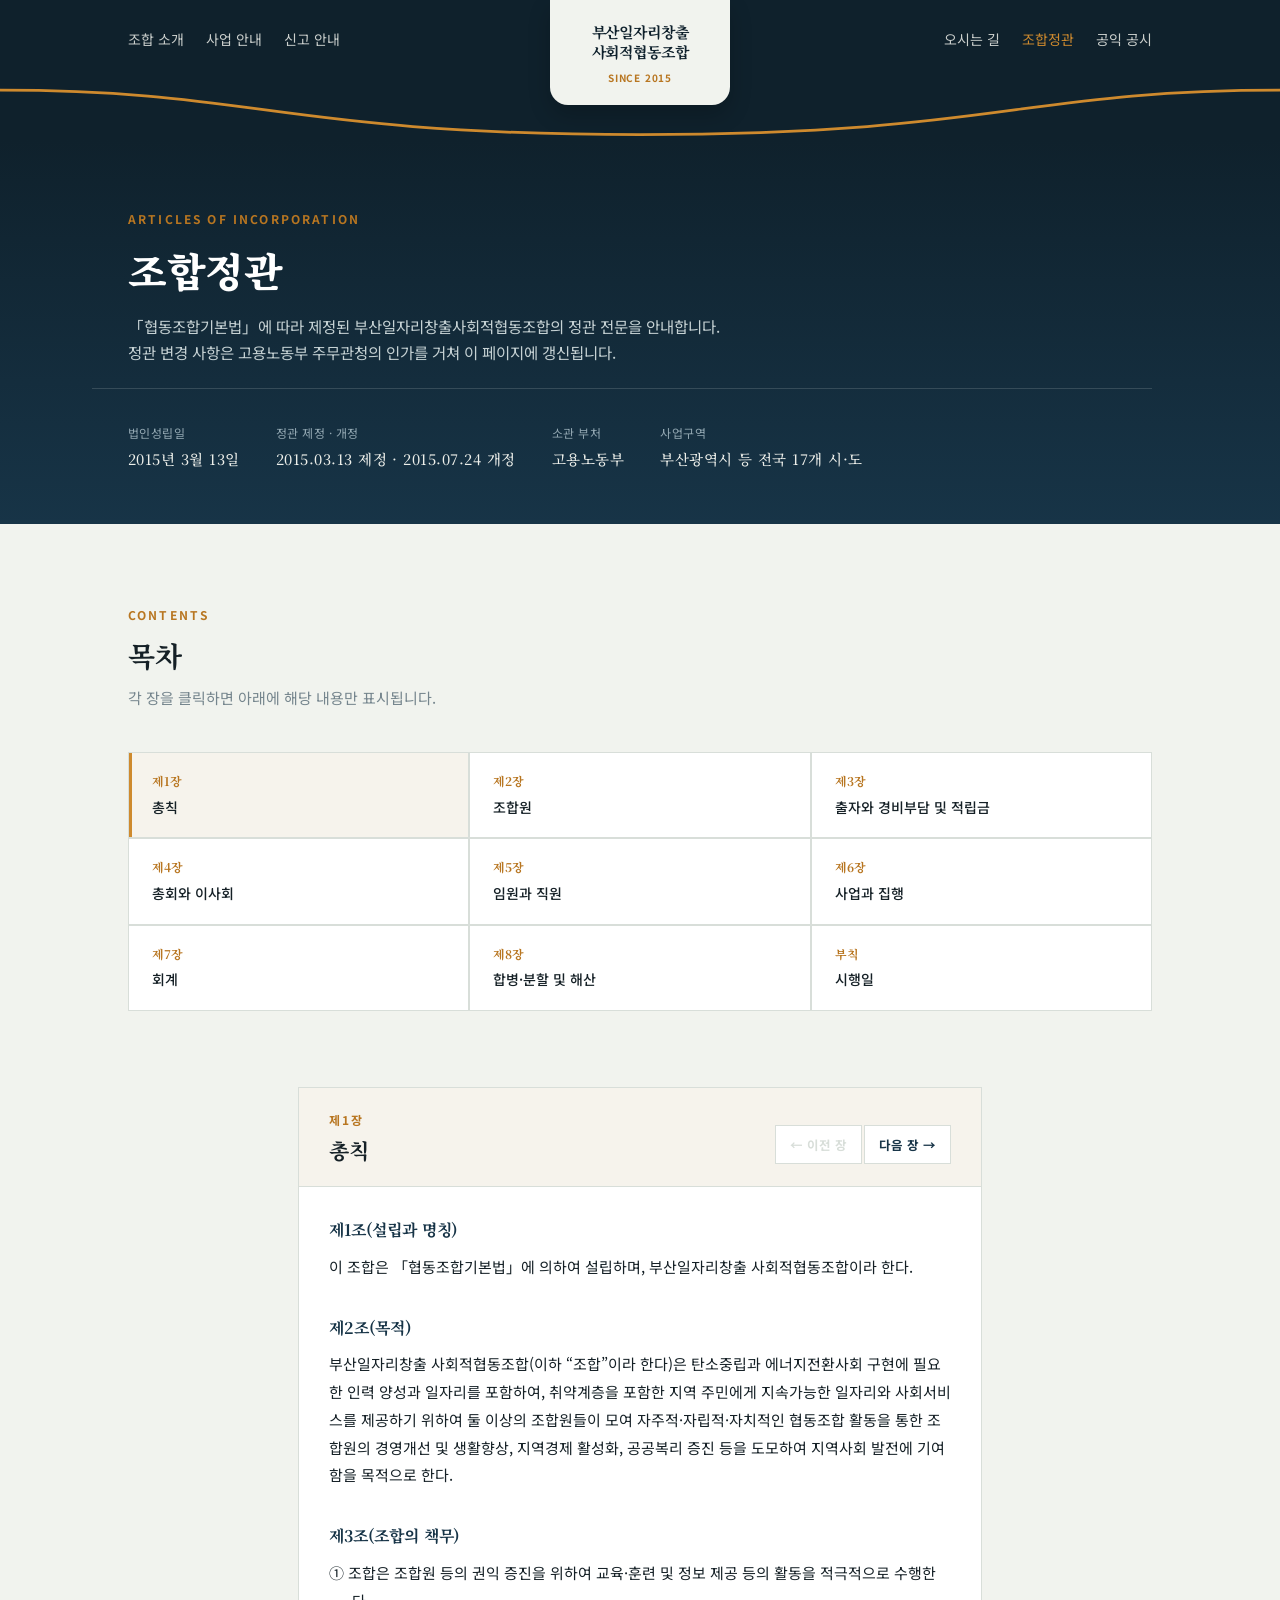
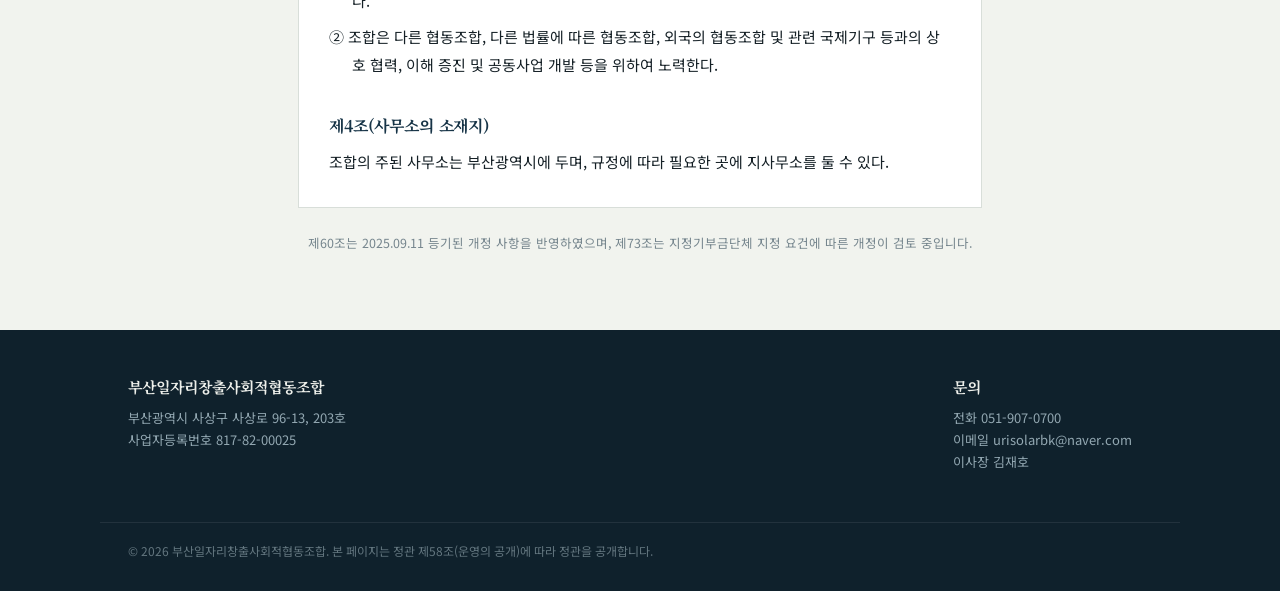
==== commit 20f066db: "Add files via upload" ====
--- a/articles.html
+++ b/articles.html
@@ -7,129 +7,7 @@
 <meta name="description" content="부산일자리창출사회적협동조합 정관 전문(全文) 공시 페이지입니다.">
 <link rel="preconnect" href="https://fonts.googleapis.com">
 <link href="https://fonts.googleapis.com/css2?family=Noto+Serif+KR:wght@500;700;900&family=Noto+Sans+KR:wght@400;500;700&display=swap" rel="stylesheet">
-<style>
-:root{
-  --navy-deep:#0F212C;
-  --navy-mid:#173447;
-  --paper:#F1F3EE;
-  --ink:#152026;
-  --steel:#75858D;
-  --steel-line:#D8DED9;
-  --amber:#CE8A2E;
-  --amber-deep:#B87621;
-  --green:#3E7A58;
-  --radius:2px;
-}
-*{box-sizing:border-box;margin:0;padding:0;}
-html{scroll-behavior:smooth;}
-body{
-  background:var(--paper);
-  color:var(--ink);
-  font-family:'Noto Sans KR',sans-serif;
-  line-height:1.7;
-  -webkit-font-smoothing:antialiased;
-}
-h1,h2,h3{font-family:'Noto Serif KR',serif;line-height:1.35;letter-spacing:-0.01em;}
-a{color:inherit;text-decoration:none;}
-.wrap{max-width:1080px;margin:0 auto;padding:0 28px;}
-.eyebrow{font-size:12px;font-weight:700;letter-spacing:.18em;color:var(--amber-deep);text-transform:uppercase;}
-
-.header-shell{position:sticky;top:0;background:var(--navy-deep);z-index:50;}
-.nav-row{display:flex;align-items:flex-start;justify-content:space-between;max-width:1080px;margin:0 auto;padding:24px 28px 32px;}
-.nav-row ul{display:flex;list-style:none;font-size:14px;color:#EDEFEA;flex-wrap:wrap;}
-.nav-left ul li{margin:4px 22px 0 0;}
-.nav-right ul li{margin:4px 0 0 22px;}
-.nav-row a{color:#EDEFEA;opacity:.85;text-decoration:none;transition:opacity .15s,color .15s;}
-.nav-row a:hover{opacity:1;color:var(--amber);}
-.nav-row a.active{opacity:1;color:var(--amber);}
-.brand-spacer{width:180px;flex:none;}
-.wave-wrap{position:relative;line-height:0;margin-top:-2px;}
-.wave-wrap svg{display:block;width:100%;height:58px;}
-.brand-tab{
-  position:absolute;top:0;left:50%;transform:translateX(-50%);
-  width:180px;background:var(--paper);border-radius:0 0 18px 18px;
-  padding:22px 10px 16px;text-align:center;z-index:5;
-  box-shadow:0 10px 22px rgba(0,0,0,.2);
-}
-.brand-tab .bn{font-family:'Noto Serif KR',serif;font-weight:700;font-size:15px;color:var(--navy-deep);line-height:1.32;display:block;letter-spacing:-.01em;}
-.brand-tab .bs{display:inline-block;margin-top:7px;font-size:10px;color:var(--amber-deep);letter-spacing:.08em;font-weight:700;}
-@media (max-width:760px){
-  .header-shell{display:flex;flex-direction:column;}
-  .wave-wrap{display:none;}
-  .nav-row{order:2;flex-direction:column;padding:0 20px 22px;max-width:none;}
-  .nav-row ul{justify-content:center;flex-wrap:wrap;}
-  .nav-left ul li{margin:5px 9px;}
-  .nav-right ul li{margin:5px 9px;}
-  .brand-spacer{display:none;}
-  .brand-tab{order:1;position:static;transform:none;margin:0 auto;width:200px;box-shadow:none;padding:26px 10px 16px;}
-}
-
-.page-hero{
-  background:linear-gradient(180deg,var(--navy-deep) 0%, var(--navy-mid) 100%);
-  color:#EEF1EC;padding:64px 0 52px;
-}
-.page-hero h1{font-size:clamp(28px,4.2vw,40px);font-weight:900;margin:12px 0 16px;color:#fff;}
-.page-hero p{color:#C6D2D4;font-size:15.5px;max-width:600px;}
-.hero-meta{display:flex;flex-wrap:wrap;margin:22px 0 -14px -36px;padding-top:26px;border-top:1px solid rgba(255,255,255,.14);}
-.hero-meta div{font-size:12px;color:#93A8B2;letter-spacing:.04em;margin:8px 0 14px 36px;}
-.hero-meta strong{display:block;color:#EDEFEA;font-size:14.5px;font-weight:500;margin-top:4px;font-family:'Noto Serif KR',serif;}
-
-section{padding:64px 0;}
-.section-head{max-width:640px;margin-bottom:36px;}
-.section-head h2{font-size:24px;margin-top:10px;}
-.section-head p{color:var(--steel);font-size:14.5px;margin-top:10px;}
-
-.toc-grid{display:grid;grid-template-columns:repeat(3,1fr);gap:2px;background:var(--steel-line);border:1px solid var(--steel-line);}
-@media (max-width:760px){.toc-grid{grid-template-columns:repeat(2,1fr);}}
-@media (max-width:480px){.toc-grid{grid-template-columns:1fr;}}
-.toc-item{background:#fff;padding:18px 20px;font-size:14px;display:flex;flex-direction:column;gap:4px;transition:background .15s;border-left:3px solid transparent;cursor:pointer;}
-.toc-item:hover{background:#F6F3EC;}
-.toc-item.current{background:#F6F3EC;border-left-color:var(--amber);}
-.toc-item .toc-num{font-family:'Noto Serif KR',serif;font-size:12px;color:var(--amber-deep);font-weight:700;}
-.toc-item .toc-title{font-weight:500;color:var(--ink);}
-
-.doc-body{max-width:740px;margin:0 auto;}
-.doc-frame{border:1px solid var(--steel-line);background:#fff;}
-.doc-frame-bar{
-  display:flex;align-items:flex-end;justify-content:space-between;gap:16px;flex-wrap:wrap;
-  padding:22px 30px;border-bottom:1px solid var(--steel-line);background:#F6F3EC;
-}
-.doc-frame-bar .eyebrow{display:block;margin-bottom:6px;}
-.doc-frame-bar h2{font-size:21px;}
-.doc-frame-nav{display:flex;gap:2px;flex:none;}
-.frame-nav-btn{
-  font-family:'Noto Sans KR',sans-serif;font-size:12.5px;font-weight:700;color:var(--navy-mid);
-  background:#fff;border:1px solid var(--steel-line);padding:9px 14px;cursor:pointer;transition:background .15s,color .15s;
-}
-.frame-nav-btn:hover:not(:disabled){background:var(--navy-deep);color:#fff;}
-.frame-nav-btn:disabled{color:var(--steel-line);cursor:default;}
-.doc-scroll{max-height:620px;overflow-y:auto;padding:32px 30px;}
-.panel{display:none;}
-.panel.active{display:block;}
-.article{margin-bottom:36px;}
-.article:last-child{margin-bottom:4px;}
-.article h3{font-size:16px;font-weight:700;color:var(--navy-mid);margin-bottom:12px;font-family:'Noto Serif KR',serif;}
-.article-note{display:inline-block;font-size:11.5px;font-weight:500;padding:2px 9px;border-radius:var(--radius);vertical-align:middle;letter-spacing:.02em;}
-.article-note.done{background:#FBF3E6;color:var(--amber-deep);}
-.article-note.pending{background:#EAEDE6;color:var(--steel);}
-p.clause{font-size:15px;color:var(--ink);line-height:1.85;margin-bottom:9px;padding-left:1.5em;text-indent:-1.5em;}
-p.plain{font-size:15px;color:var(--ink);line-height:1.85;margin-bottom:9px;}
-.item-list{list-style:decimal;padding-left:1.5em;margin:8px 0 16px;}
-.item-list li{font-size:14.5px;color:var(--ink);line-height:1.8;margin-bottom:6px;}
-.sub-list{list-style:none;padding-left:1.2em;margin:6px 0;}
-.sub-list li{font-size:14px;color:var(--steel);line-height:1.75;margin-bottom:5px;}
-.addendum-text{font-size:15px;color:var(--ink);line-height:1.85;}
-@media (max-width:600px){
-  .doc-frame-bar{padding:18px 20px;}
-  .doc-scroll{padding:24px 20px;max-height:64vh;}
-}
-
-footer{background:var(--navy-deep);color:#93A8B2;padding:44px 0 30px;font-size:13px;}
-footer .foot-inner{display:flex;justify-content:space-between;flex-wrap:wrap;}
-footer .foot-inner>div{margin:0 20px 20px 0;}
-footer strong{color:#EDEFEA;font-family:'Noto Serif KR',serif;font-size:15px;display:block;margin-bottom:8px;}
-footer .legal{margin-top:28px;font-size:12px;color:#63767F;border-top:1px solid rgba(255,255,255,.08);padding-top:18px;}
-</style>
+<link rel="stylesheet" href="style.css">
 </head>
 <body>
 
@@ -137,14 +15,14 @@
   <div class="nav-row">
     <nav class="nav-left"><ul>
       <li><a href="index.html#about">조합 소개</a></li>
-      <li><a href="#toc" class="active">조합정관</a></li>
       <li><a href="index.html#business">사업 안내</a></li>
+      <li><a href="index.html#report">신고 안내</a></li>
     </ul></nav>
     <div class="brand-spacer"></div>
     <nav class="nav-right"><ul>
-      <li><a href="index.html#disclosure">공익 공시</a></li>
-      <li><a href="index.html#report">신고 안내</a></li>
       <li><a href="index.html#contact">오시는 길</a></li>
+      <li><a href="#toc" class="active">조합정관</a></li>
+      <li><a href="disclosure.html">공익 공시</a></li>
     </ul></nav>
   </div>
   <div class="wave-wrap">
@@ -524,7 +402,8 @@
     </div>
     <div>
       <strong>문의</strong>
-      전화 · 이메일 준비 중<br>
+      전화 <a href="tel:051-907-0700">051-907-0700</a><br>
+      이메일 <a href="mailto:urisolarbk@naver.com">urisolarbk@naver.com</a><br>
       이사장 김재호
     </div>
   </div>
--- a/style.css
+++ b/style.css
@@ -0,0 +1,244 @@
+/* =========================================================
+   부산일자리창출사회적협동조합 — 공통 스타일시트
+   index.html / articles.html / disclosure.html 이 파일을 공유합니다.
+   디자인을 바꿀 때는 이 파일 하나만 고치면 세 페이지에 모두 반영됩니다.
+   ========================================================= */
+
+:root{
+  --navy-deep:#0F212C;
+  --navy-mid:#173447;
+  --paper:#F1F3EE;
+  --ink:#152026;
+  --steel:#75858D;
+  --steel-line:#D8DED9;
+  --amber:#CE8A2E;
+  --amber-deep:#B87621;
+  --green:#3E7A58;
+  --radius:2px;
+}
+*{box-sizing:border-box;margin:0;padding:0;}
+html{scroll-behavior:smooth;}
+body{
+  background:var(--paper);
+  color:var(--ink);
+  font-family:'Noto Sans KR',sans-serif;
+  line-height:1.7;
+  -webkit-font-smoothing:antialiased;
+}
+h1,h2,h3{font-family:'Noto Serif KR',serif;line-height:1.35;letter-spacing:-0.01em;}
+a{color:inherit;text-decoration:none;}
+.wrap{max-width:1080px;margin:0 auto;padding:0 28px;}
+.eyebrow{font-size:12px;font-weight:700;letter-spacing:.18em;color:var(--amber-deep);text-transform:uppercase;}
+
+/* ---------- Header: wave band + 브랜드 탭 (모든 페이지 공통) ---------- */
+.header-shell{position:sticky;top:0;background:var(--navy-deep);z-index:50;}
+.nav-row{display:flex;align-items:flex-start;justify-content:space-between;max-width:1080px;margin:0 auto;padding:24px 28px 32px;}
+.nav-row ul{display:flex;list-style:none;font-size:14px;color:#EDEFEA;flex-wrap:wrap;}
+.nav-left ul li{margin:4px 22px 0 0;}
+.nav-right ul li{margin:4px 0 0 22px;}
+.nav-row a{color:#EDEFEA;opacity:.85;text-decoration:none;transition:opacity .15s,color .15s;}
+.nav-row a:hover{opacity:1;color:var(--amber);}
+.nav-row a.active{opacity:1;color:var(--amber);}
+.brand-spacer{width:180px;flex:none;}
+.wave-wrap{position:relative;line-height:0;margin-top:-2px;}
+.wave-wrap svg{display:block;width:100%;height:58px;}
+.brand-tab{
+  position:absolute;top:0;left:50%;transform:translateX(-50%);
+  width:180px;background:var(--paper);border-radius:0 0 18px 18px;
+  padding:22px 10px 16px;text-align:center;z-index:5;
+  box-shadow:0 10px 22px rgba(0,0,0,.2);
+}
+.brand-tab .bn{font-family:'Noto Serif KR',serif;font-weight:700;font-size:15px;color:var(--navy-deep);line-height:1.32;display:block;letter-spacing:-.01em;}
+.brand-tab .bs{display:inline-block;margin-top:7px;font-size:10px;color:var(--amber-deep);letter-spacing:.08em;font-weight:700;}
+@media (max-width:760px){
+  .header-shell{display:flex;flex-direction:column;}
+  .wave-wrap{display:none;}
+  .nav-row{order:2;flex-direction:column;padding:0 20px 22px;max-width:none;}
+  .nav-row ul{justify-content:center;flex-wrap:wrap;}
+  .nav-left ul li{margin:5px 9px;}
+  .nav-right ul li{margin:5px 9px;}
+  .brand-spacer{display:none;}
+  .brand-tab{order:1;position:static;transform:none;margin:0 auto;width:200px;box-shadow:none;padding:26px 10px 16px;}
+}
+
+/* ---------- 홈페이지 히어로 (index.html) ---------- */
+.hero{
+  background:
+    radial-gradient(ellipse 900px 500px at 15% -10%, rgba(206,138,46,.18), transparent 60%),
+    linear-gradient(180deg,var(--navy-deep) 0%, var(--navy-mid) 100%);
+  color:#EEF1EC;
+  padding:96px 0 84px;
+  position:relative;
+  overflow:hidden;
+}
+.hero svg.skyline{
+  position:absolute;left:0;right:0;bottom:0;width:100%;height:auto;opacity:.5;
+}
+.hero-inner{max-width:680px;position:relative;z-index:2;}
+.hero h1{
+  font-size:clamp(30px,4.6vw,46px);
+  font-weight:900;
+  margin:14px 0 20px;
+  color:#fff;
+}
+.hero p{
+  font-size:16.5px;
+  color:#C6D2D4;
+  max-width:560px;
+  margin-bottom:34px;
+}
+.btn{
+  display:inline-block;
+  padding:13px 26px;
+  font-size:14px;
+  font-weight:700;
+  border-radius:var(--radius);
+  border:1px solid transparent;
+  cursor:pointer;
+}
+.btn-primary{background:var(--amber);color:#1B1204;}
+.btn-primary:hover{background:var(--amber-deep);}
+.btn-ghost{border-color:rgba(255,255,255,.35);color:#fff;margin-left:10px;}
+.btn-ghost:hover{border-color:#fff;}
+
+/* ---------- 서브페이지 히어로 (articles.html / disclosure.html) ---------- */
+.page-hero{
+  background:linear-gradient(180deg,var(--navy-deep) 0%, var(--navy-mid) 100%);
+  color:#EEF1EC;padding:64px 0 52px;
+}
+.page-hero h1{font-size:clamp(28px,4.2vw,40px);font-weight:900;margin:12px 0 16px;color:#fff;}
+.page-hero p{color:#C6D2D4;font-size:15.5px;max-width:600px;}
+.hero-meta{display:flex;flex-wrap:wrap;margin:22px 0 -14px -36px;padding-top:26px;border-top:1px solid rgba(255,255,255,.14);}
+.hero-meta div{font-size:12px;color:#93A8B2;letter-spacing:.04em;margin:8px 0 14px 36px;}
+.hero-meta strong{display:block;color:#EDEFEA;font-size:14.5px;font-weight:500;margin-top:4px;font-family:'Noto Serif KR',serif;}
+
+/* ---------- 섹션 공통 ---------- */
+section{padding:76px 0;}
+section.alt{background:#EAEDE6;}
+.section-head{max-width:600px;margin-bottom:42px;}
+.section-head h2{font-size:28px;margin-top:10px;}
+.section-head p{color:var(--steel);font-size:15px;margin-top:10px;}
+.doc-body{max-width:740px;margin:0 auto;}
+
+/* ---------- 조합 소개: 설립정보 카드 (index.html) ---------- */
+.info-card{
+  background:var(--navy-deep);
+  color:#EDEFEA;
+  border-radius:var(--radius);
+  padding:36px;
+  display:grid;
+  grid-template-columns:repeat(2,1fr);
+  gap:22px 40px;
+}
+@media (max-width:640px){.info-card{grid-template-columns:1fr;}}
+.info-row dt{font-size:12px;color:#93A8B2;letter-spacing:.06em;margin-bottom:4px;}
+.info-row dd{font-size:16px;font-weight:500;}
+
+/* ---------- 사업 안내: 사업 카드 (index.html) ---------- */
+.biz-grid{
+  display:grid;grid-template-columns:repeat(2,1fr);gap:2px;
+  background:var(--steel-line);
+  border:1px solid var(--steel-line);
+}
+@media (max-width:640px){.biz-grid{grid-template-columns:1fr;}}
+.biz-card{
+  background:var(--paper);
+  padding:32px 30px;
+}
+.biz-card .num{
+  font-family:'Noto Serif KR',serif;
+  font-size:13px;color:var(--amber-deep);font-weight:700;
+}
+.biz-card h3{font-size:18px;margin:10px 0 10px;}
+.biz-card p{font-size:14px;color:var(--steel);}
+
+/* ---------- 신고 안내 배너 (index.html) ---------- */
+.report-banner{
+  background:var(--navy-mid);
+  color:#EDEFEA;
+  padding:52px 0;
+}
+.report-banner h2{color:#fff;font-size:22px;}
+.report-banner p{color:#B9C6C9;font-size:14.5px;margin:10px 0 26px;max-width:560px;}
+.report-links{display:flex;flex-wrap:wrap;gap:12px;}
+.report-link{
+  display:flex;align-items:center;gap:10px;
+  background:rgba(255,255,255,.06);
+  border:1px solid rgba(255,255,255,.18);
+  padding:14px 20px;border-radius:var(--radius);
+  font-size:14px;font-weight:500;
+  transition:border-color .15s, background .15s;
+}
+.report-link:hover{border-color:var(--amber);background:rgba(206,138,46,.12);}
+.report-link .dot{width:7px;height:7px;background:var(--amber);border-radius:50%;flex:none;}
+
+/* ---------- 조합정관: 목차 그리드 (articles.html) ---------- */
+.toc-grid{display:grid;grid-template-columns:repeat(3,1fr);gap:2px;background:var(--steel-line);border:1px solid var(--steel-line);}
+@media (max-width:760px){.toc-grid{grid-template-columns:repeat(2,1fr);}}
+@media (max-width:480px){.toc-grid{grid-template-columns:1fr;}}
+.toc-item{background:#fff;padding:18px 20px;font-size:14px;display:flex;flex-direction:column;gap:4px;transition:background .15s;border-left:3px solid transparent;cursor:pointer;}
+.toc-item:hover{background:#F6F3EC;}
+.toc-item.current{background:#F6F3EC;border-left-color:var(--amber);}
+.toc-item .toc-num{font-family:'Noto Serif KR',serif;font-size:12px;color:var(--amber-deep);font-weight:700;}
+.toc-item .toc-title{font-weight:500;color:var(--ink);}
+
+/* ---------- 조합정관: 장 단위 표시 프레임 (articles.html) ---------- */
+.doc-frame{border:1px solid var(--steel-line);background:#fff;}
+.doc-frame-bar{
+  display:flex;align-items:flex-end;justify-content:space-between;gap:16px;flex-wrap:wrap;
+  padding:22px 30px;border-bottom:1px solid var(--steel-line);background:#F6F3EC;
+}
+.doc-frame-bar .eyebrow{display:block;margin-bottom:6px;}
+.doc-frame-bar h2{font-size:21px;}
+.doc-frame-nav{display:flex;gap:2px;flex:none;}
+.frame-nav-btn{
+  font-family:'Noto Sans KR',sans-serif;font-size:12.5px;font-weight:700;color:var(--navy-mid);
+  background:#fff;border:1px solid var(--steel-line);padding:9px 14px;cursor:pointer;transition:background .15s,color .15s;
+}
+.frame-nav-btn:hover:not(:disabled){background:var(--navy-deep);color:#fff;}
+.frame-nav-btn:disabled{color:var(--steel-line);cursor:default;}
+.doc-scroll{max-height:620px;overflow-y:auto;padding:32px 30px;}
+.panel{display:none;}
+.panel.active{display:block;}
+.article{margin-bottom:36px;}
+.article:last-child{margin-bottom:4px;}
+.article h3{font-size:16px;font-weight:700;color:var(--navy-mid);margin-bottom:12px;font-family:'Noto Serif KR',serif;}
+.article-note{display:inline-block;font-size:11.5px;font-weight:500;padding:2px 9px;border-radius:var(--radius);vertical-align:middle;letter-spacing:.02em;}
+.article-note.done{background:#FBF3E6;color:var(--amber-deep);}
+.article-note.pending{background:#EAEDE6;color:var(--steel);}
+p.clause{font-size:15px;color:var(--ink);line-height:1.85;margin-bottom:9px;padding-left:1.5em;text-indent:-1.5em;}
+p.plain{font-size:15px;color:var(--ink);line-height:1.85;margin-bottom:9px;}
+.item-list{list-style:decimal;padding-left:1.5em;margin:8px 0 16px;}
+.item-list li{font-size:14.5px;color:var(--ink);line-height:1.8;margin-bottom:6px;}
+.sub-list{list-style:none;padding-left:1.2em;margin:6px 0;}
+.sub-list li{font-size:14px;color:var(--steel);line-height:1.75;margin-bottom:5px;}
+.addendum-text{font-size:15px;color:var(--ink);line-height:1.85;}
+@media (max-width:600px){
+  .doc-frame-bar{padding:18px 20px;}
+  .doc-scroll{padding:24px 20px;max-height:64vh;}
+}
+
+/* ---------- 공익 공시: 기부금 표 (disclosure.html) ---------- */
+.disclosure-table{
+  width:100%;border-collapse:collapse;background:#fff;
+  border:1px solid var(--steel-line);
+}
+.disclosure-table th,.disclosure-table td{
+  padding:16px 20px;text-align:left;font-size:14.5px;
+  border-bottom:1px solid var(--steel-line);
+}
+.disclosure-table th{
+  background:#F6F3EC;font-size:12px;letter-spacing:.06em;color:var(--steel);
+  text-transform:uppercase;font-weight:700;
+}
+.empty-note{
+  margin-top:16px;font-size:13.5px;color:var(--steel);
+  padding:14px 18px;border-left:3px solid var(--amber);background:#F6F3EC;
+}
+
+/* ---------- 푸터 (모든 페이지 공통) ---------- */
+footer{background:var(--navy-deep);color:#93A8B2;padding:44px 0 30px;font-size:13px;}
+footer .foot-inner{display:flex;justify-content:space-between;flex-wrap:wrap;}
+footer .foot-inner>div{margin:0 20px 20px 0;}
+footer strong{color:#EDEFEA;font-family:'Noto Serif KR',serif;font-size:15px;display:block;margin-bottom:8px;}
+footer .legal{margin-top:28px;font-size:12px;color:#63767F;border-top:1px solid rgba(255,255,255,.08);padding-top:18px;}
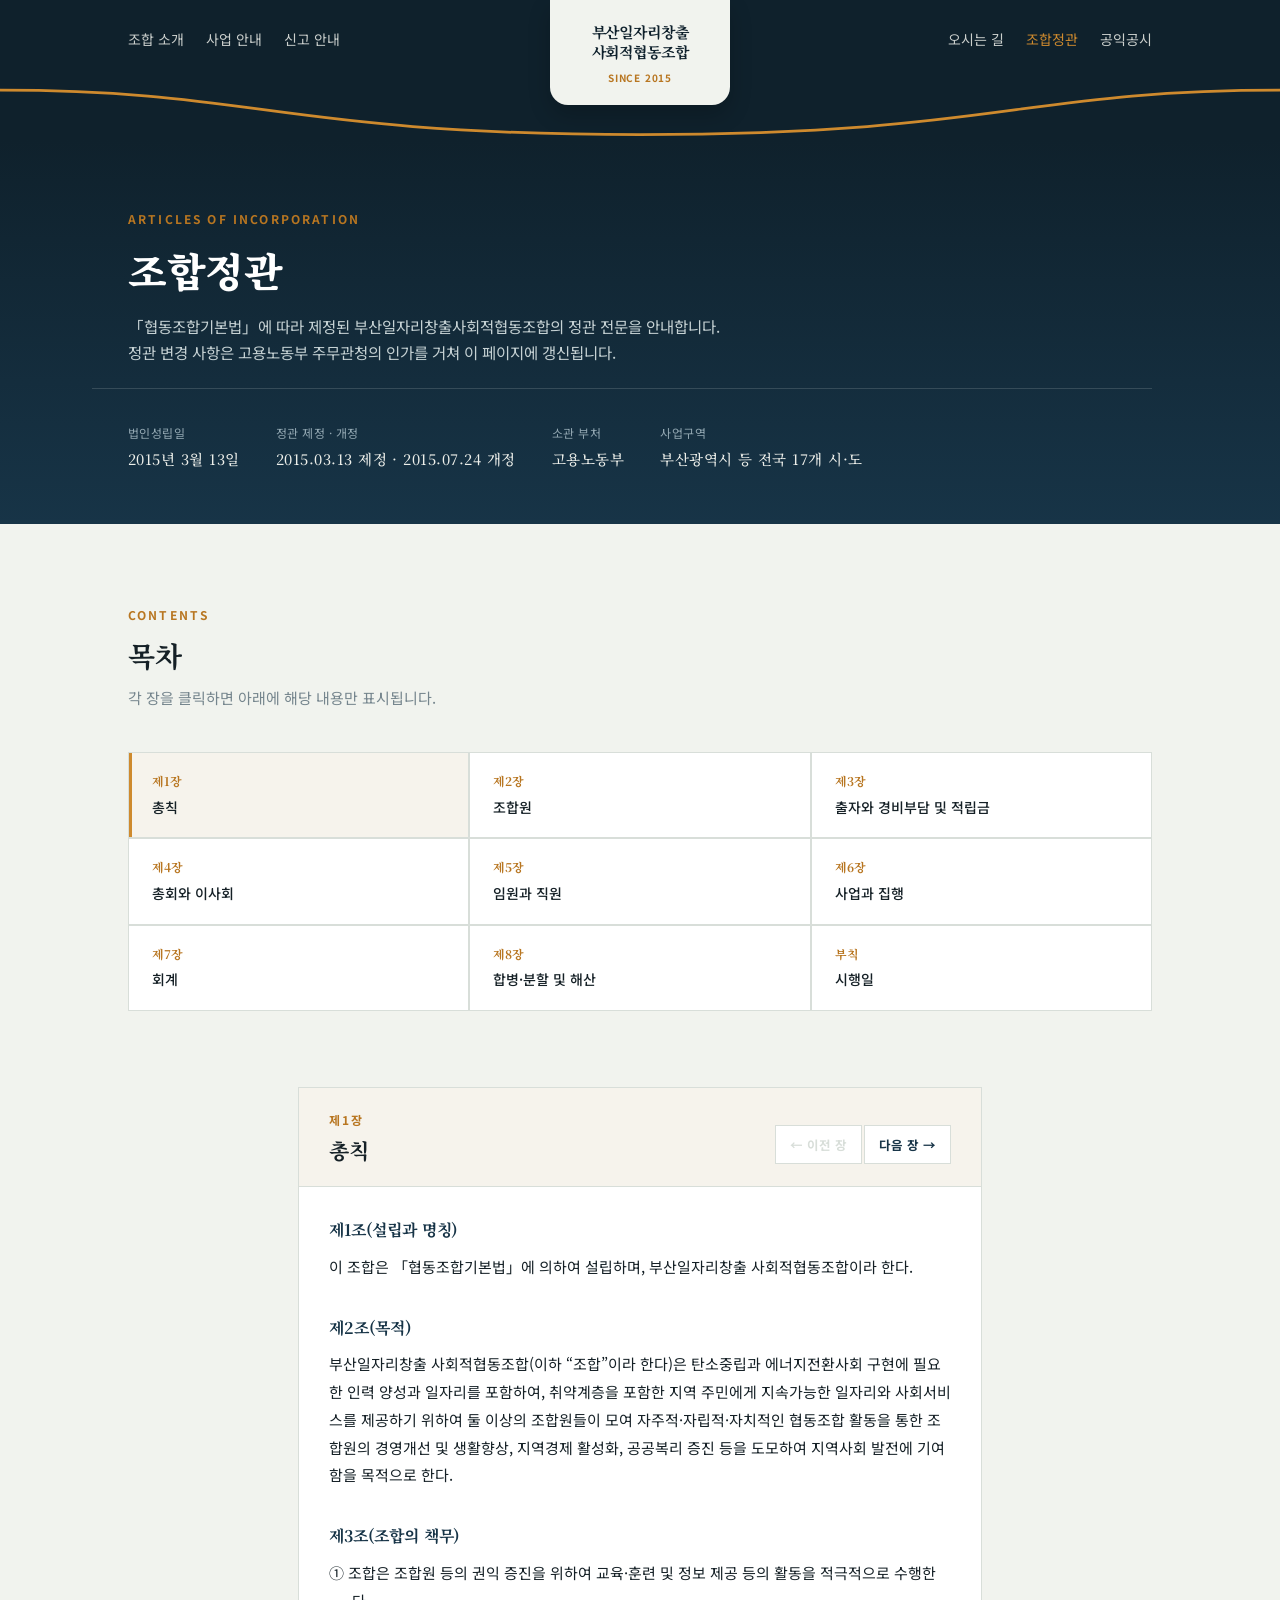
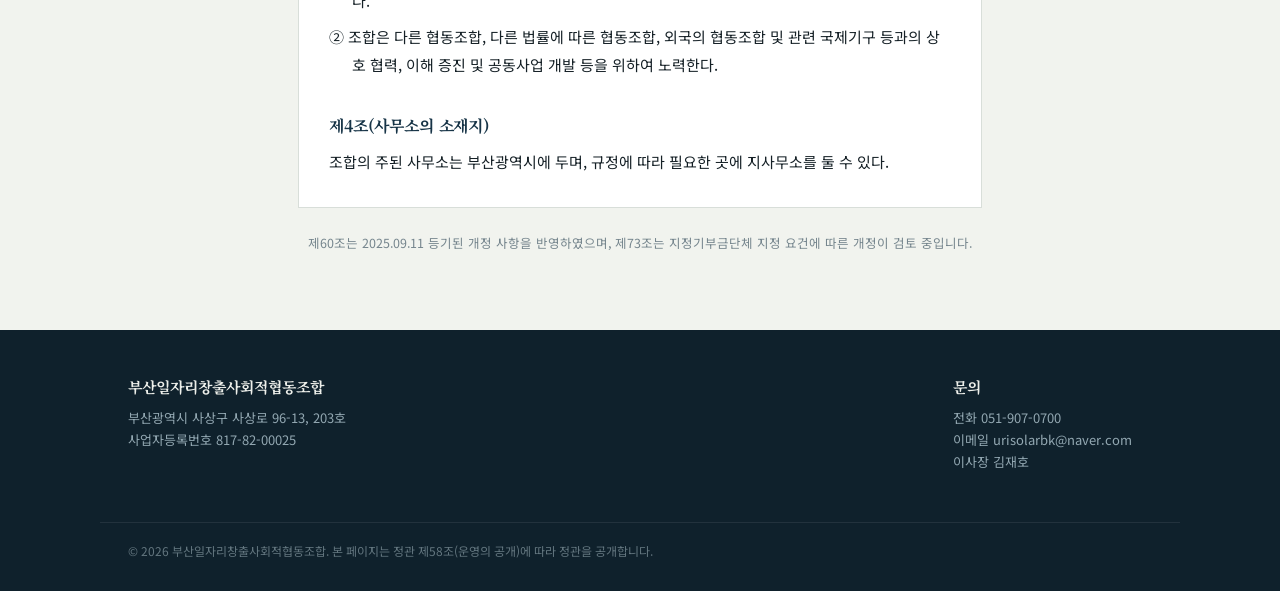
==== commit 4a21b339: "Update articles.html" ====
--- a/articles.html
+++ b/articles.html
@@ -22,7 +22,7 @@
     <nav class="nav-right"><ul>
       <li><a href="index.html#contact">오시는 길</a></li>
       <li><a href="#toc" class="active">조합정관</a></li>
-      <li><a href="disclosure.html">공익 공시</a></li>
+      <li><a href="disclosure.html">공익공시</a></li>
     </ul></nav>
   </div>
   <div class="wave-wrap">
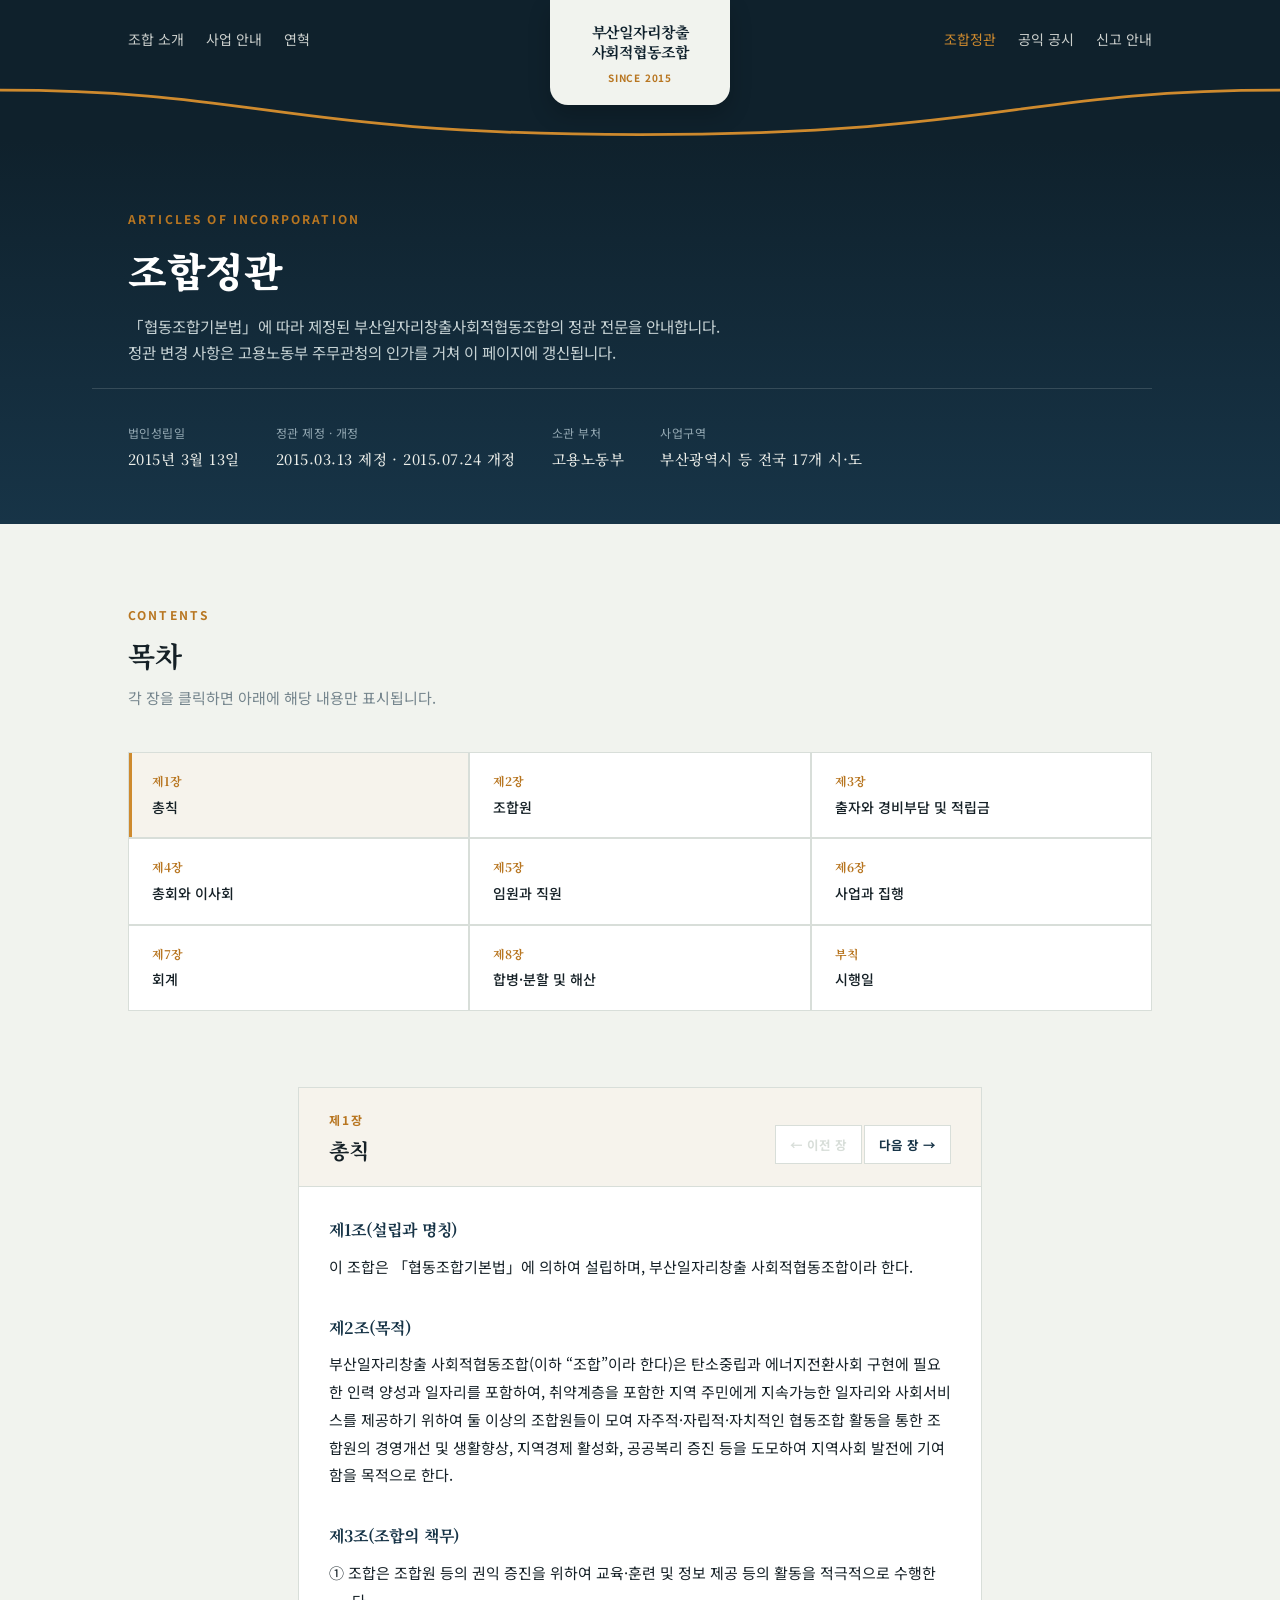
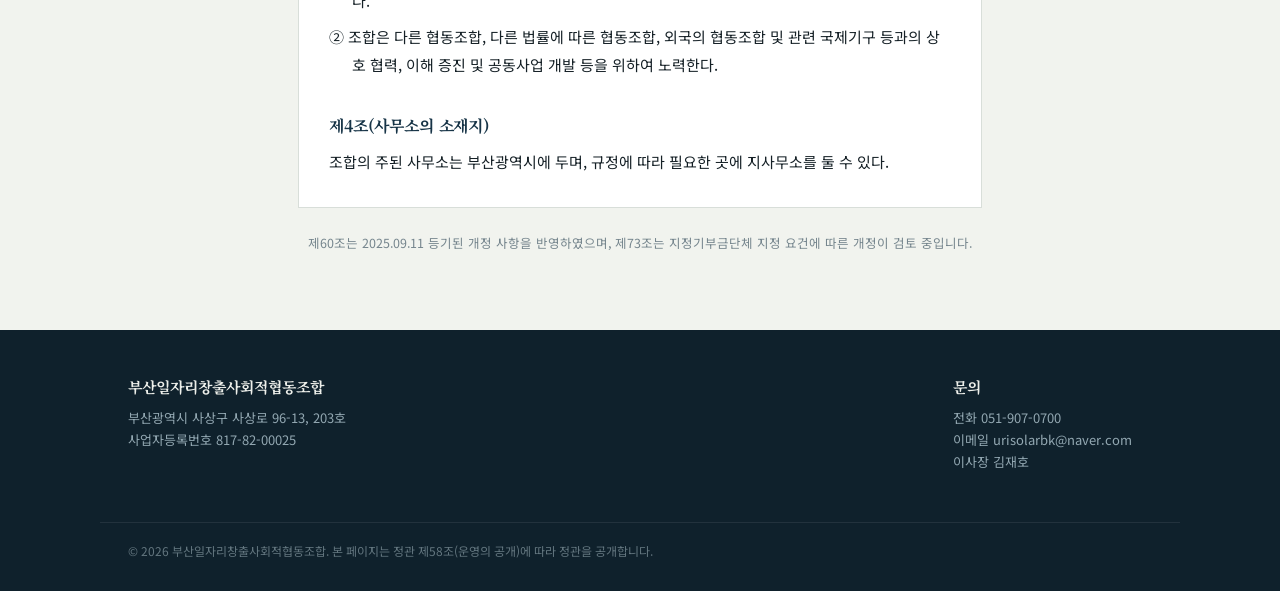
==== commit 3238ac2c: "Add files via upload" ====
--- a/articles.html
+++ b/articles.html
@@ -16,13 +16,13 @@
     <nav class="nav-left"><ul>
       <li><a href="index.html#about">조합 소개</a></li>
       <li><a href="index.html#business">사업 안내</a></li>
-      <li><a href="index.html#report">신고 안내</a></li>
+      <li><a href="history.html">연혁</a></li>
     </ul></nav>
     <div class="brand-spacer"></div>
     <nav class="nav-right"><ul>
-      <li><a href="index.html#contact">오시는 길</a></li>
       <li><a href="#toc" class="active">조합정관</a></li>
-      <li><a href="disclosure.html">공익공시</a></li>
+      <li><a href="disclosure.html">공익 공시</a></li>
+      <li><a href="index.html#report">신고 안내</a></li>
     </ul></nav>
   </div>
   <div class="wave-wrap">
--- a/style.css
+++ b/style.css
@@ -236,6 +236,24 @@
   padding:14px 18px;border-left:3px solid var(--amber);background:#F6F3EC;
 }
 
+/* ---------- 연혁: 타임라인 (history.html) ---------- */
+.timeline{max-width:740px;margin:0 auto;}
+.tl-year-group{display:flex;gap:24px;padding:26px 0;border-top:1px solid var(--steel-line);}
+.tl-year-group:first-child{border-top:none;padding-top:0;}
+.tl-year{flex:none;width:84px;font-family:'Noto Serif KR',serif;font-size:26px;font-weight:900;color:var(--amber-deep);padding-top:2px;}
+.tl-events{flex:1;border-left:2px solid var(--steel-line);padding-left:26px;}
+.tl-event{position:relative;margin-bottom:16px;}
+.tl-event:last-child{margin-bottom:0;}
+.tl-event::before{content:'';position:absolute;left:-31px;top:6px;width:8px;height:8px;border-radius:50%;background:var(--amber);}
+.tl-date{display:block;font-size:12px;color:var(--steel);letter-spacing:.03em;margin-bottom:3px;font-weight:700;}
+.tl-event p{font-size:14.5px;color:var(--ink);line-height:1.7;}
+@media (max-width:560px){
+  .tl-year-group{gap:14px;}
+  .tl-year{width:56px;font-size:19px;}
+  .tl-events{padding-left:18px;}
+  .tl-event::before{left:-23px;}
+}
+
 /* ---------- 푸터 (모든 페이지 공통) ---------- */
 footer{background:var(--navy-deep);color:#93A8B2;padding:44px 0 30px;font-size:13px;}
 footer .foot-inner{display:flex;justify-content:space-between;flex-wrap:wrap;}
